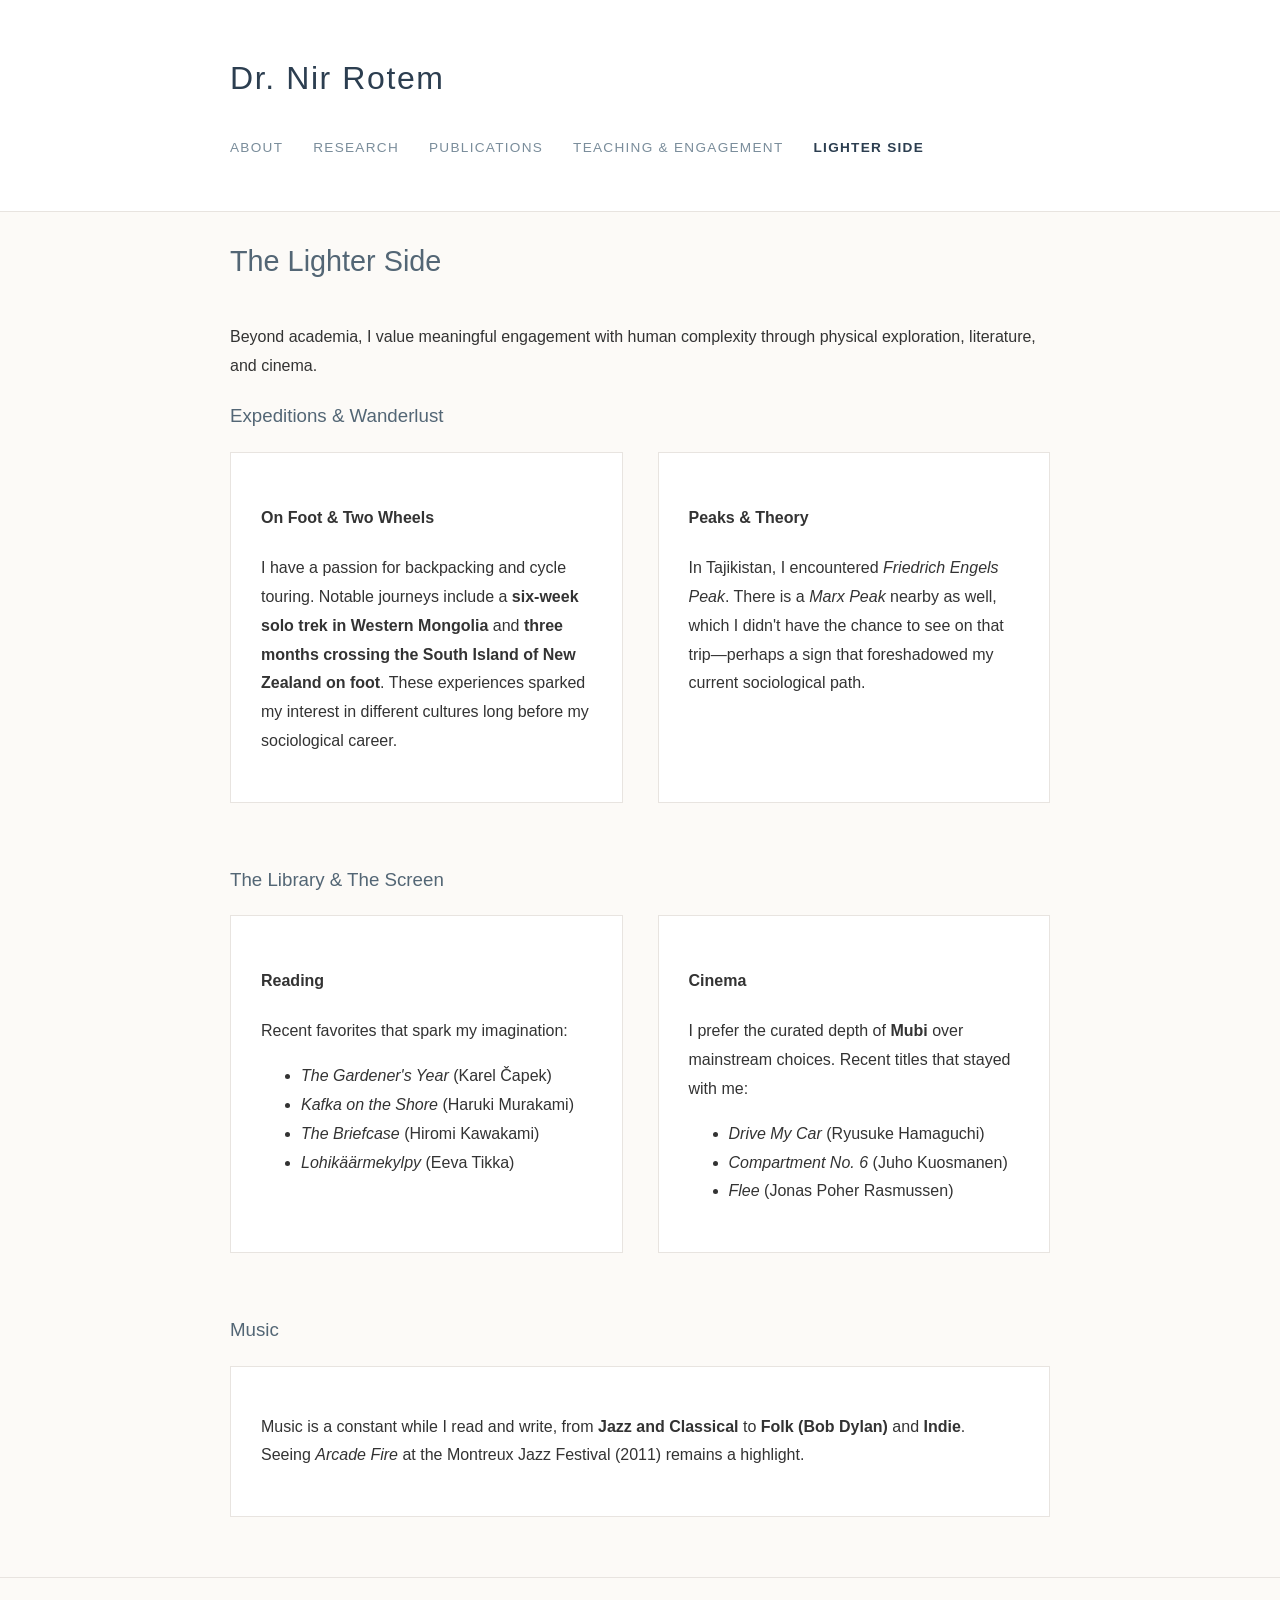
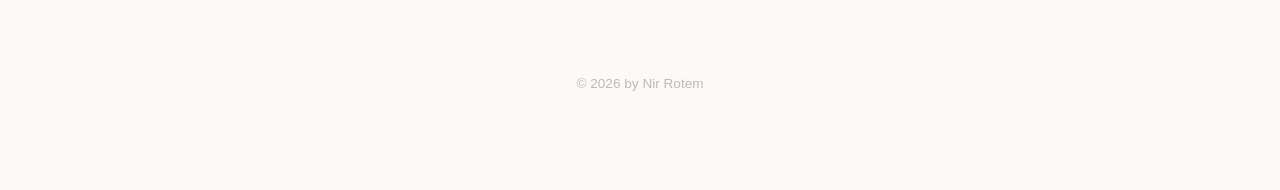
==== lighter.html @ fd0bdc83 "Add files via upload" ====
<!DOCTYPE html>
<html lang="en">
<head>
    <meta charset="UTF-8">
    <title>The Lighter Side | Dr. Nir Rotem</title>
    <link rel="stylesheet" href="style.css">
</head>
<body>
    <header>
        <div class="container">
            <h1>Dr. Nir Rotem</h1>
            <nav>
                <ul>
                    <li><a href="index.html">About</a></li>
                    <li><a href="projects.html">Research</a></li>
                    <li><a href="publications.html">Publications</a></li>
                    <li><a href="teaching.html">Teaching & Engagement</a></li>
                    <li><a href="lighter.html" class="active">Lighter Side</a></li>
                </ul>
            </nav>
        </div>
    </header>

    <main class="container">
        <h2>The Lighter Side</h2>
        <p>Beyond academia, I value meaningful engagement with human complexity through physical exploration, literature, and cinema.</p>

        <section class="lighter-section">
            <h3>Expeditions & Wanderlust</h3>
            <div class="lighter-grid">
                <div class="interest-card">
                    <h4>On Foot & Two Wheels</h4>
                    <p>I have a passion for backpacking and cycle touring. Notable journeys include a <strong>six-week solo trek in Western Mongolia</strong> and <strong>three months crossing the South Island of New Zealand on foot</strong>. These experiences sparked my interest in different cultures long before my sociological career.</p>
                </div>
                <div class="interest-card">
                    <h4>Peaks & Theory</h4>
                    <p>In Tajikistan, I encountered <em>Friedrich Engels Peak</em>. There is a <em>Marx Peak</em> nearby as well, which I didn't have the chance to see on that trip—perhaps a sign that foreshadowed my current sociological path.</p>
                </div>
            </div>
        </section>

        <section class="lighter-section">
            <h3>The Library & The Screen</h3>
            <div class="lighter-grid">
                <div class="interest-card">
                    <h4>Reading</h4>
                    <p>Recent favorites that spark my imagination:</p>
                    <ul>
                        <li><em>The Gardener's Year</em> (Karel Čapek)</li>
                        <li><em>Kafka on the Shore</em> (Haruki Murakami)</li>
                        <li><em>The Briefcase</em> (Hiromi Kawakami)</li>
                        <li><em>Lohikäärmekylpy</em> (Eeva Tikka)</li>
                    </ul>
                </div>
                <div class="interest-card">
                    <h4>Cinema</h4>
                    <p>I prefer the curated depth of <strong>Mubi</strong> over mainstream choices. Recent titles that stayed with me:</p>
                    <ul>
                        <li><em>Drive My Car</em> (Ryusuke Hamaguchi)</li>
                        <li><em>Compartment No. 6</em> (Juho Kuosmanen)</li>
                        <li><em>Flee</em> (Jonas Poher Rasmussen)</li>
                    </ul>
                </div>
            </div>
        </section>

        <section class="lighter-section">
            <h3>Music</h3>
            <div class="interest-card">
                <p>Music is a constant while I read and write, from <strong>Jazz and Classical</strong> to <strong>Folk (Bob Dylan)</strong> and <strong>Indie</strong>. Seeing <em>Arcade Fire</em> at the Montreux Jazz Festival (2011) remains a highlight.</p>
            </div>
        </section>
    </main>

    <footer>
        <div class="container">
            <p>&copy; <span id="year"></span> by Nir Rotem</p>
        </div>
    </footer>
    <script>document.getElementById("year").innerHTML = new Date().getFullYear();</script>
</body>
</html>
---- style.css ----
/* --- Scandinavian Modern Academic Theme --- */
:root {
    --bg-color: #fcfaf7;
    --text-color: #333333;
    --accent-color: #536675;
    --header-bg: #ffffff;
    --border-color: #e8e4e0;
    --link-color: #7a8d9b;
    --nav-active: #2c3e50;
    --card-bg: #ffffff;
}

* { box-sizing: border-box; }

body {
    font-family: 'Inter', 'Helvetica Neue', 'Helvetica', 'Arial', sans-serif;
    background-color: var(--bg-color);
    color: var(--text-color);
    line-height: 1.8;
    margin: 0;
    padding: 0;
    -webkit-font-smoothing: antialiased;
}

/* Global Image Constraint */
img {
    max-width: 100%;
    height: auto;
    display: block;
}

.container {
    max-width: 900px;
    margin: 0 auto;
    padding: 0 40px;
}

/* Header & Navigation */
header {
    background-color: var(--header-bg);
    border-bottom: 1px solid var(--border-color);
    padding: 50px 0;
}

header h1 {
    font-weight: 300;
    font-size: 2rem;
    margin: 0;
    letter-spacing: 0.1rem;
    color: var(--nav-active);
}

nav ul {
    list-style: none;
    padding: 0;
    margin: 25px 0 0 0;
    display: flex;
    gap: 30px;
}

nav a {
    text-decoration: none;
    color: var(--link-color);
    font-size: 0.85rem;
    text-transform: uppercase;
    letter-spacing: 0.08rem;
    transition: color 0.2s ease;
}

nav a:hover, nav a.active {
    color: var(--nav-active);
    font-weight: 600;
}

main { padding: 70px 0; }

h2, h3 { color: var(--accent-color); font-weight: 400; }
h2 { font-size: 1.8rem; margin-bottom: 35px; }

/* About Page - Layout */
.about-grid {
    display: flex;
    gap: 60px;
    align-items: flex-start;
}

.profile-side {
    flex: 0 0 260px;
    text-align: center;
}

.profile-img {
    width: 100%;
    border-radius: 4px;
    box-shadow: 0 4px 20px rgba(0,0,0,0.05);
}

.profile-info { margin-top: 20px; }
.profile-info .name { font-weight: 600; font-size: 1.2rem; margin: 0; }
.profile-info .role { font-size: 0.95rem; color: #777; margin: 8px 0; line-height: 1.4; }

.bio-content { flex: 1; }

.contact-box {
    margin-top: 50px;
    padding: 25px 0;
    border-top: 1px solid var(--border-color);
}

.social-btns {
    display: flex;
    gap: 15px;
    margin-top: 20px;
    flex-wrap: wrap;
}

/* Projects Page - THE SPLIT LAYOUT FIX */
.project-intro {
    font-style: italic;
    color: #555;
    margin-bottom: 50px;
    border-left: 4px solid var(--accent-color);
    padding-left: 25px;
    font-size: 1.05rem;
}

.project-block { margin-bottom: 80px; }

/* CRITICAL: The flex container for the card */
.project-card {
    background: var(--card-bg);
    padding: 35px;
    border: 1px solid var(--border-color);
    margin-bottom: 40px;
    display: flex; /* This forces the text and image side-by-side */
    flex-direction: row; 
    align-items: flex-start; /* Aligns both to the top */
    gap: 40px;
    width: 100%;
}

.project-text {
    flex: 2; /* Takes twice the space of the image */
}

.project-text h4 {
    margin-top: 0;
    color: var(--nav-active);
    font-size: 1.35rem;
    margin-bottom: 15px;
}

/* FIXED-SIZE IMAGE WRAPPER */
.project-image-box {
    flex: 1; /* Takes one part of the space */
    min-width: 250px; /* Ensures it doesn't get too tiny */
    max-width: 300px; /* Ensures it doesn't get too big */
    height: 200px; /* Fixed height for uniformity */
    background-color: #ffffff;
    border: 1px solid #f2f2f2;
    padding: 5px;
    display: flex;
    align-items: center;
    justify-content: center;
    overflow: hidden;
}

.project-image-box img {
    max-width: 100%;
    max-height: 100%;
    object-fit: contain; /* Prevents cropping, fits image inside the 200px box */
}

/* Lighter Side & Cards */
.lighter-section { margin-bottom: 60px; }
.lighter-grid { display: grid; grid-template-columns: 1fr 1fr; gap: 35px; }
.interest-card { background: white; padding: 30px; border: 1px solid var(--border-color); }

.btn {
    text-decoration: none;
    font-size: 0.8rem;
    color: var(--accent-color);
    border: 1px solid var(--accent-color);
    padding: 8px 18px;
    transition: all 0.3s ease;
}

.btn:hover { background-color: var(--accent-color); color: white; }

footer {
    padding: 80px 0;
    text-align: center;
    font-size: 0.85rem;
    color: #bbb;
    border-top: 1px solid var(--border-color);
}

/* MOBILE RESPONSIVE FIX */
@media (max-width: 768px) {
    .container { padding: 0 25px; }
    
    .about-grid, .lighter-grid { 
        flex-direction: column; 
        display: block; 
    }
    
    .profile-side { 
        margin-bottom: 40px; 
        width: 100%;
    }

    .project-card {
        flex-direction: column; /* Stacks vertically on mobile */
        gap: 25px;
    }

    .project-image-box {
        width: 100%;
        max-width: 100%;
        height: auto;
        min-height: 150px;
    }
}
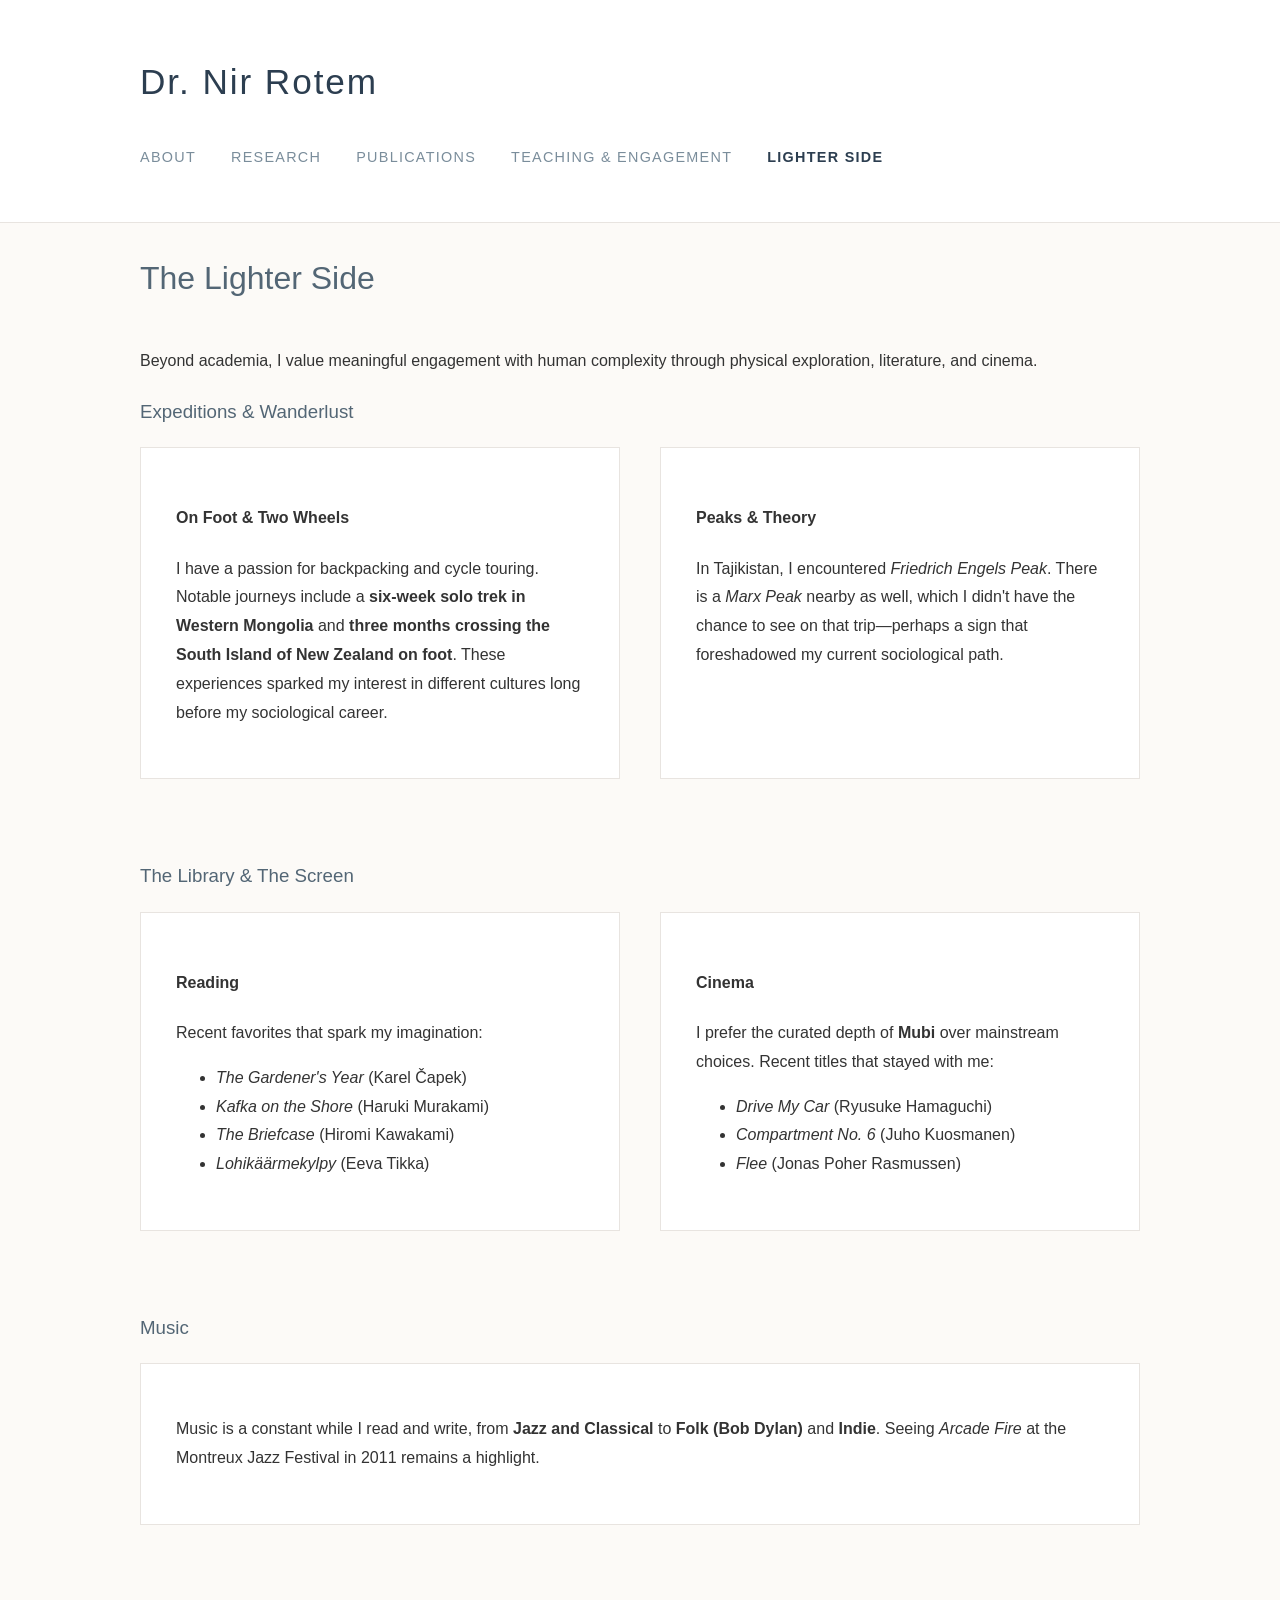
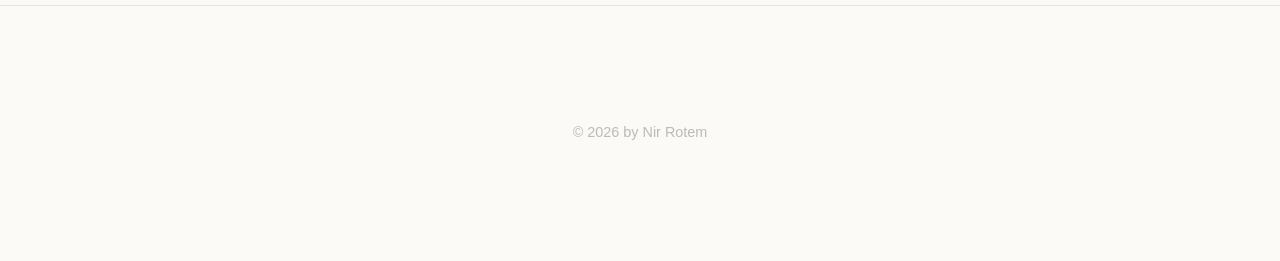
==== commit 341de569: "Add files via upload" ====
--- a/lighter.html
+++ b/lighter.html
@@ -67,7 +67,7 @@
         <section class="lighter-section">
             <h3>Music</h3>
             <div class="interest-card">
-                <p>Music is a constant while I read and write, from <strong>Jazz and Classical</strong> to <strong>Folk (Bob Dylan)</strong> and <strong>Indie</strong>. Seeing <em>Arcade Fire</em> at the Montreux Jazz Festival (2011) remains a highlight.</p>
+                <p>Music is a constant while I read and write, from <strong>Jazz and Classical</strong> to <strong>Folk (Bob Dylan)</strong> and <strong>Indie</strong>. Seeing <em>Arcade Fire</em> at the Montreux Jazz Festival in 2011 remains a highlight.</p>
             </div>
         </section>
     </main>
@@ -79,4 +79,4 @@
     </footer>
     <script>document.getElementById("year").innerHTML = new Date().getFullYear();</script>
 </body>
-</html>+</html>
--- a/style.css
+++ b/style.css
@@ -1,5 +1,5 @@
 
-/* --- Scandinavian Modern Academic Theme --- */
+/* --- Scandinavian Modern Academic Theme (Version 9) --- */
 :root {
     --bg-color: #fcfaf7;
     --text-color: #333333;
@@ -23,7 +23,6 @@
     -webkit-font-smoothing: antialiased;
 }
 
-/* Global Image Constraint */
 img {
     max-width: 100%;
     height: auto;
@@ -31,12 +30,11 @@
 }
 
 .container {
-    max-width: 900px;
+    max-width: 1100px; /* Increased by ~20% */
     margin: 0 auto;
-    padding: 0 40px;
-}
-
-/* Header & Navigation */
+    padding: 0 50px;
+}
+
 header {
     background-color: var(--header-bg);
     border-bottom: 1px solid var(--border-color);
@@ -45,24 +43,24 @@
 
 header h1 {
     font-weight: 300;
-    font-size: 2rem;
+    font-size: 2.2rem;
     margin: 0;
-    letter-spacing: 0.1rem;
+    letter-spacing: 0.12rem;
     color: var(--nav-active);
 }
 
 nav ul {
     list-style: none;
     padding: 0;
-    margin: 25px 0 0 0;
-    display: flex;
-    gap: 30px;
+    margin: 30px 0 0 0;
+    display: flex;
+    gap: 35px;
 }
 
 nav a {
     text-decoration: none;
     color: var(--link-color);
-    font-size: 0.85rem;
+    font-size: 0.9rem;
     text-transform: uppercase;
     letter-spacing: 0.08rem;
     transition: color 0.2s ease;
@@ -73,93 +71,104 @@
     font-weight: 600;
 }
 
-main { padding: 70px 0; }
+main { padding: 80px 0; }
 
 h2, h3 { color: var(--accent-color); font-weight: 400; }
-h2 { font-size: 1.8rem; margin-bottom: 35px; }
-
-/* About Page - Layout */
+h2 { font-size: 2rem; margin-bottom: 40px; }
+
+/* About Page */
 .about-grid {
     display: flex;
-    gap: 60px;
+    gap: 70px;
     align-items: flex-start;
 }
 
 .profile-side {
-    flex: 0 0 260px;
+    flex: 0 0 300px;
     text-align: center;
 }
 
 .profile-img {
     width: 100%;
     border-radius: 4px;
-    box-shadow: 0 4px 20px rgba(0,0,0,0.05);
-}
-
-.profile-info { margin-top: 20px; }
-.profile-info .name { font-weight: 600; font-size: 1.2rem; margin: 0; }
-.profile-info .role { font-size: 0.95rem; color: #777; margin: 8px 0; line-height: 1.4; }
+    box-shadow: 0 5px 25px rgba(0,0,0,0.06);
+}
+
+.profile-info { margin-top: 25px; }
+.profile-info .name { font-weight: 600; font-size: 1.3rem; margin: 0; }
+.profile-info .role { font-size: 1rem; color: #777; margin: 10px 0; line-height: 1.5; }
 
 .bio-content { flex: 1; }
 
 .contact-box {
-    margin-top: 50px;
-    padding: 25px 0;
+    margin-top: 60px;
+    padding: 30px 0;
     border-top: 1px solid var(--border-color);
 }
 
 .social-btns {
     display: flex;
-    gap: 15px;
-    margin-top: 20px;
+    gap: 20px;
+    margin-top: 25px;
     flex-wrap: wrap;
 }
 
-/* Projects Page - THE SPLIT LAYOUT FIX */
+.btn {
+    text-decoration: none;
+    font-size: 0.85rem;
+    color: var(--accent-color);
+    border: 1px solid var(--accent-color);
+    padding: 10px 22px;
+    transition: all 0.3s ease;
+}
+
+.btn:hover { background-color: var(--accent-color); color: white; }
+
+/* Projects Page - SPLIT LAYOUT */
 .project-intro {
     font-style: italic;
     color: #555;
-    margin-bottom: 50px;
-    border-left: 4px solid var(--accent-color);
-    padding-left: 25px;
-    font-size: 1.05rem;
-}
-
-.project-block { margin-bottom: 80px; }
-
-/* CRITICAL: The flex container for the card */
+    margin-bottom: 60px;
+    border-left: 5px solid var(--accent-color);
+    padding-left: 30px;
+    font-size: 1.1rem;
+    max-width: 900px;
+}
+
+.project-block { margin-bottom: 100px; }
+
 .project-card {
     background: var(--card-bg);
-    padding: 35px;
+    padding: 40px;
     border: 1px solid var(--border-color);
-    margin-bottom: 40px;
-    display: flex; /* This forces the text and image side-by-side */
+    margin-bottom: 50px;
+    display: flex; 
     flex-direction: row; 
-    align-items: flex-start; /* Aligns both to the top */
-    gap: 40px;
+    align-items: flex-start; 
+    gap: 50px;
     width: 100%;
 }
 
 .project-text {
-    flex: 2; /* Takes twice the space of the image */
+    flex: 2; 
 }
 
 .project-text h4 {
     margin-top: 0;
     color: var(--nav-active);
-    font-size: 1.35rem;
-    margin-bottom: 15px;
-}
-
-/* FIXED-SIZE IMAGE WRAPPER */
+    font-size: 1.5rem;
+    margin-bottom: 20px;
+}
+
+/* Enlarged Project Image Box */
 .project-image-box {
-    flex: 1; /* Takes one part of the space */
-    min-width: 250px; /* Ensures it doesn't get too tiny */
-    max-width: 300px; /* Ensures it doesn't get too big */
-    height: 200px; /* Fixed height for uniformity */
+    flex: 1; 
+    min-width: 320px; 
+    max-width: 380px; 
+    height: 240px; 
     background-color: #ffffff;
     border: 1px solid #f2f2f2;
-    padding: 5px;
+    padding: 8px;
     display: flex;
     align-items: center;
     justify-content: center;
@@ -169,36 +178,34 @@
 .project-image-box img {
     max-width: 100%;
     max-height: 100%;
-    object-fit: contain; /* Prevents cropping, fits image inside the 200px box */
+    object-fit: contain; 
+}
+
+/* Interests Grid */
+.interests-grid {
+    display: grid;
+    grid-template-columns: 1fr 1fr;
+    gap: 15px;
+    padding-left: 0;
+    list-style-position: inside;
 }
 
 /* Lighter Side & Cards */
-.lighter-section { margin-bottom: 60px; }
-.lighter-grid { display: grid; grid-template-columns: 1fr 1fr; gap: 35px; }
-.interest-card { background: white; padding: 30px; border: 1px solid var(--border-color); }
-
-.btn {
-    text-decoration: none;
-    font-size: 0.8rem;
-    color: var(--accent-color);
-    border: 1px solid var(--accent-color);
-    padding: 8px 18px;
-    transition: all 0.3s ease;
-}
-
-.btn:hover { background-color: var(--accent-color); color: white; }
+.lighter-section { margin-bottom: 80px; }
+.lighter-grid { display: grid; grid-template-columns: 1fr 1fr; gap: 40px; }
+.interest-card { background: white; padding: 35px; border: 1px solid var(--border-color); }
 
 footer {
-    padding: 80px 0;
+    padding: 100px 0;
     text-align: center;
-    font-size: 0.85rem;
+    font-size: 0.9rem;
     color: #bbb;
     border-top: 1px solid var(--border-color);
 }
 
-/* MOBILE RESPONSIVE FIX */
-@media (max-width: 768px) {
-    .container { padding: 0 25px; }
+/* MOBILE RESPONSIVE */
+@media (max-width: 900px) {
+    .container { padding: 0 30px; }
     
     .about-grid, .lighter-grid { 
         flex-direction: column; 
@@ -206,19 +213,19 @@
     }
     
     .profile-side { 
-        margin-bottom: 40px; 
+        margin-bottom: 50px; 
         width: 100%;
     }
 
     .project-card {
-        flex-direction: column; /* Stacks vertically on mobile */
-        gap: 25px;
+        flex-direction: column; 
+        gap: 30px;
     }
 
     .project-image-box {
         width: 100%;
         max-width: 100%;
         height: auto;
-        min-height: 150px;
-    }
-}
+        min-height: 200px;
+    }
+}
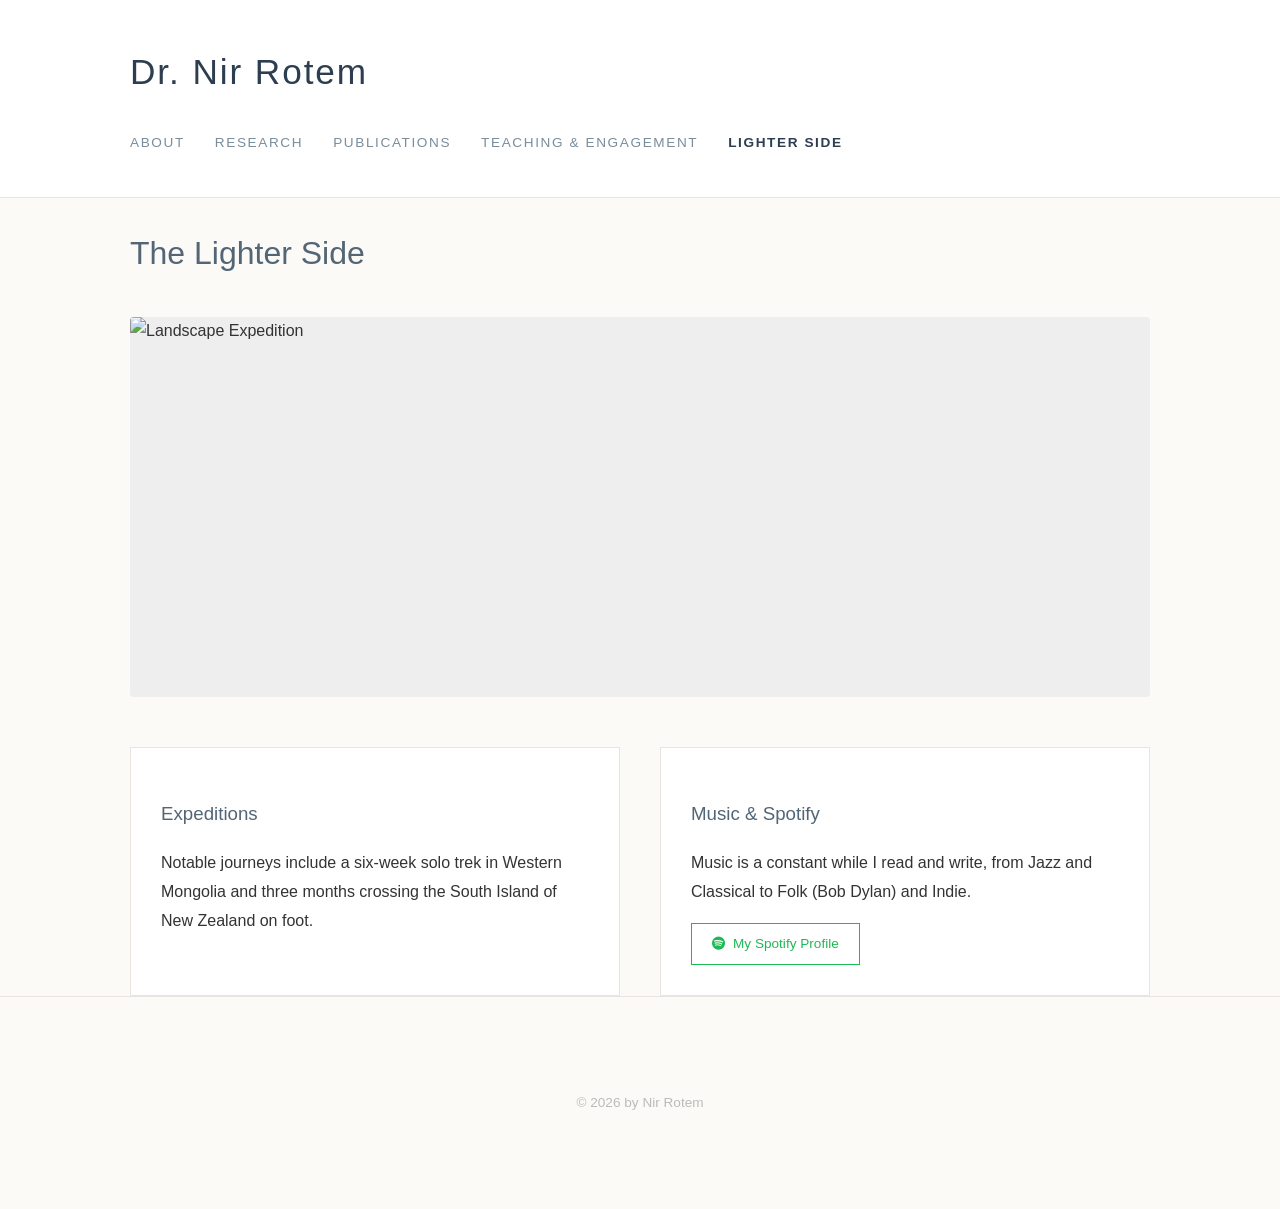
==== commit 248c271d: "Add files via upload" ====
--- a/lighter.html
+++ b/lighter.html
@@ -2,79 +2,44 @@
 <html lang="en">
 <head>
     <meta charset="UTF-8">
-    <title>The Lighter Side | Dr. Nir Rotem</title>
+    <meta name="viewport" content="width=device-width, initial-scale=1.0">
+    <title>Dr. Nir Rotem | Lighter Side</title>
     <link rel="stylesheet" href="style.css">
+    <link rel="stylesheet" href="https://cdnjs.cloudflare.com/ajax/libs/font-awesome/6.0.0/css/all.min.css">
 </head>
 <body>
     <header>
         <div class="container">
             <h1>Dr. Nir Rotem</h1>
             <nav>
-                <ul>
-                    <li><a href="index.html">About</a></li>
-                    <li><a href="projects.html">Research</a></li>
-                    <li><a href="publications.html">Publications</a></li>
-                    <li><a href="teaching.html">Teaching & Engagement</a></li>
-                    <li><a href="lighter.html" class="active">Lighter Side</a></li>
-                </ul>
+                <ul><li><a href="index.html" >About</a></li><li><a href="projects.html" >Research</a></li><li><a href="publications.html" >Publications</a></li><li><a href="teaching.html" >Teaching & Engagement</a></li><li><a href="lighter.html" class="active">Lighter Side</a></li></ul>
             </nav>
         </div>
     </header>
+    <main class="container">
+        
+<h2>The Lighter Side</h2>
+<div class="landscape-hero">
+    <img src="images/landscape.jpg" alt="Landscape Expedition">
+</div>
+<div class="lighter-grid">
+    <div class="interest-card">
+        <h3>Expeditions</h3>
+        <p>Notable journeys include a six-week solo trek in Western Mongolia and three months crossing the South Island of New Zealand on foot.</p>
+    </div>
+    <div class="interest-card">
+        <h3>Music & Spotify</h3>
+        <p>Music is a constant while I read and write, from Jazz and Classical to Folk (Bob Dylan) and Indie.</p>
+        <a href="https://open.spotify.com/user/nirotem?si=ed7b586c76174ee7" class="btn btn-spotify" target="_blank">
+            <i class="fab fa-spotify"></i> My Spotify Profile
+        </a>
+    </div>
+</div>
 
-    <main class="container">
-        <h2>The Lighter Side</h2>
-        <p>Beyond academia, I value meaningful engagement with human complexity through physical exploration, literature, and cinema.</p>
-
-        <section class="lighter-section">
-            <h3>Expeditions & Wanderlust</h3>
-            <div class="lighter-grid">
-                <div class="interest-card">
-                    <h4>On Foot & Two Wheels</h4>
-                    <p>I have a passion for backpacking and cycle touring. Notable journeys include a <strong>six-week solo trek in Western Mongolia</strong> and <strong>three months crossing the South Island of New Zealand on foot</strong>. These experiences sparked my interest in different cultures long before my sociological career.</p>
-                </div>
-                <div class="interest-card">
-                    <h4>Peaks & Theory</h4>
-                    <p>In Tajikistan, I encountered <em>Friedrich Engels Peak</em>. There is a <em>Marx Peak</em> nearby as well, which I didn't have the chance to see on that trip—perhaps a sign that foreshadowed my current sociological path.</p>
-                </div>
-            </div>
-        </section>
-
-        <section class="lighter-section">
-            <h3>The Library & The Screen</h3>
-            <div class="lighter-grid">
-                <div class="interest-card">
-                    <h4>Reading</h4>
-                    <p>Recent favorites that spark my imagination:</p>
-                    <ul>
-                        <li><em>The Gardener's Year</em> (Karel Čapek)</li>
-                        <li><em>Kafka on the Shore</em> (Haruki Murakami)</li>
-                        <li><em>The Briefcase</em> (Hiromi Kawakami)</li>
-                        <li><em>Lohikäärmekylpy</em> (Eeva Tikka)</li>
-                    </ul>
-                </div>
-                <div class="interest-card">
-                    <h4>Cinema</h4>
-                    <p>I prefer the curated depth of <strong>Mubi</strong> over mainstream choices. Recent titles that stayed with me:</p>
-                    <ul>
-                        <li><em>Drive My Car</em> (Ryusuke Hamaguchi)</li>
-                        <li><em>Compartment No. 6</em> (Juho Kuosmanen)</li>
-                        <li><em>Flee</em> (Jonas Poher Rasmussen)</li>
-                    </ul>
-                </div>
-            </div>
-        </section>
-
-        <section class="lighter-section">
-            <h3>Music</h3>
-            <div class="interest-card">
-                <p>Music is a constant while I read and write, from <strong>Jazz and Classical</strong> to <strong>Folk (Bob Dylan)</strong> and <strong>Indie</strong>. Seeing <em>Arcade Fire</em> at the Montreux Jazz Festival in 2011 remains a highlight.</p>
-            </div>
-        </section>
     </main>
-
     <footer>
         <div class="container">
-            <p>&copy; <span id="year"></span> by Nir Rotem</p>
+            <p>© <span id="year"></span> by Nir Rotem</p>
         </div>
     </footer>
     <script>document.getElementById("year").innerHTML = new Date().getFullYear();</script>
--- a/style.css
+++ b/style.css
@@ -1,5 +1,4 @@
 
-/* --- Scandinavian Modern Academic Theme (Version 9) --- */
 :root {
     --bg-color: #fcfaf7;
     --text-color: #333333;
@@ -14,7 +13,7 @@
 * { box-sizing: border-box; }
 
 body {
-    font-family: 'Inter', 'Helvetica Neue', 'Helvetica', 'Arial', sans-serif;
+    font-family: 'Inter', -apple-system, BlinkMacSystemFont, 'Segoe UI', Roboto, Helvetica, Arial, sans-serif;
     background-color: var(--bg-color);
     color: var(--text-color);
     line-height: 1.8;
@@ -23,22 +22,18 @@
     -webkit-font-smoothing: antialiased;
 }
 
-img {
-    max-width: 100%;
-    height: auto;
-    display: block;
-}
+img { max-width: 100%; height: auto; display: block; }
 
 .container {
-    max-width: 1100px; /* Increased by ~20% */
+    max-width: 1100px;
     margin: 0 auto;
-    padding: 0 50px;
+    padding: 0 40px;
 }
 
 header {
     background-color: var(--header-bg);
     border-bottom: 1px solid var(--border-color);
-    padding: 50px 0;
+    padding: 40px 0;
 }
 
 header h1 {
@@ -52,17 +47,18 @@
 nav ul {
     list-style: none;
     padding: 0;
-    margin: 30px 0 0 0;
+    margin: 25px 0 0 0;
     display: flex;
-    gap: 35px;
+    gap: 30px;
+    flex-wrap: wrap;
 }
 
 nav a {
     text-decoration: none;
     color: var(--link-color);
-    font-size: 0.9rem;
+    font-size: 0.85rem;
     text-transform: uppercase;
-    letter-spacing: 0.08rem;
+    letter-spacing: 0.1rem;
     transition: color 0.2s ease;
 }
 
@@ -71,161 +67,87 @@
     font-weight: 600;
 }
 
-main { padding: 80px 0; }
+main { padding: 60px 0; }
 
 h2, h3 { color: var(--accent-color); font-weight: 400; }
-h2 { font-size: 2rem; margin-bottom: 40px; }
+h2 { font-size: 2rem; margin-bottom: 35px; }
 
-/* About Page */
-.about-grid {
+/* Grid Layouts */
+.about-grid { display: flex; gap: 60px; align-items: flex-start; }
+.profile-side { flex: 0 0 280px; text-align: center; }
+.profile-img { width: 100%; border-radius: 4px; box-shadow: 0 4px 20px rgba(0,0,0,0.05); }
+.bio-content { flex: 1; }
+
+.project-card {
+    background: var(--card-bg);
+    padding: 35px;
+    border: 1px solid var(--border-color);
+    margin-bottom: 40px;
     display: flex;
-    gap: 70px;
-    align-items: flex-start;
+    gap: 40px;
 }
 
-.profile-side {
-    flex: 0 0 300px;
-    text-align: center;
+.project-text { flex: 1.8; }
+.project-image-box {
+    flex: 1;
+    min-width: 280px;
+    max-width: 380px;
+    height: 240px;
+    background-color: #ffffff;
+    border: 1px solid #f2f2f2;
+    padding: 5px;
+    display: flex;
+    align-items: center;
+    justify-content: center;
+    overflow: hidden;
 }
+.project-image-box img { max-width: 100%; max-height: 100%; object-fit: contain; }
 
-.profile-img {
+/* Lighter Side Hero */
+.landscape-hero {
     width: 100%;
+    height: 380px;
+    background-color: #eee;
+    margin-bottom: 50px;
+    overflow: hidden;
     border-radius: 4px;
-    box-shadow: 0 5px 25px rgba(0,0,0,0.06);
 }
+.landscape-hero img { width: 100%; height: 100%; object-fit: cover; }
 
-.profile-info { margin-top: 25px; }
-.profile-info .name { font-weight: 600; font-size: 1.3rem; margin: 0; }
-.profile-info .role { font-size: 1rem; color: #777; margin: 10px 0; line-height: 1.5; }
+.lighter-grid { display: grid; grid-template-columns: 1fr 1fr; gap: 40px; }
+.interest-card { background: white; padding: 30px; border: 1px solid var(--border-color); }
 
-.bio-content { flex: 1; }
-
-.contact-box {
-    margin-top: 60px;
-    padding: 30px 0;
-    border-top: 1px solid var(--border-color);
-}
-
-.social-btns {
-    display: flex;
-    gap: 20px;
-    margin-top: 25px;
-    flex-wrap: wrap;
-}
-
+/* Buttons */
 .btn {
     text-decoration: none;
     font-size: 0.85rem;
     color: var(--accent-color);
     border: 1px solid var(--accent-color);
-    padding: 10px 22px;
+    padding: 8px 20px;
     transition: all 0.3s ease;
+    display: inline-flex;
+    align-items: center;
+    gap: 8px;
+}
+.btn:hover { background-color: var(--accent-color); color: white; }
+.btn-spotify { border-color: #1DB954; color: #1DB954; }
+.btn-spotify:hover { background-color: #1DB954; color: white; }
+
+/* BibBase Cleanup */
+.bibbase_paper a[title="Open"], 
+.bibbase_paper a i.fa-external-link-alt { 
+    display: none !important; 
 }
 
-.btn:hover { background-color: var(--accent-color); color: white; }
+footer { padding: 80px 0; text-align: center; font-size: 0.85rem; color: #bbb; border-top: 1px solid var(--border-color); }
 
-/* Projects Page - SPLIT LAYOUT */
-.project-intro {
-    font-style: italic;
-    color: #555;
-    margin-bottom: 60px;
-    border-left: 5px solid var(--accent-color);
-    padding-left: 30px;
-    font-size: 1.1rem;
-    max-width: 900px;
+/* RESPONSIVE */
+@media (max-width: 900px) {
+    .container { padding: 0 20px; }
+    .about-grid, .project-card, .lighter-grid { flex-direction: column; display: block; }
+    .profile-side { margin-bottom: 40px; width: 100%; }
+    .project-image-box { width: 100%; max-width: 100%; height: auto; min-height: 200px; margin-top: 20px; }
+    .interest-card { margin-bottom: 20px; }
+    .landscape-hero { height: 220px; }
+    header h1 { font-size: 1.8rem; }
 }
-
-.project-block { margin-bottom: 100px; }
-
-.project-card {
-    background: var(--card-bg);
-    padding: 40px;
-    border: 1px solid var(--border-color);
-    margin-bottom: 50px;
-    display: flex; 
-    flex-direction: row; 
-    align-items: flex-start; 
-    gap: 50px;
-    width: 100%;
-}
-
-.project-text {
-    flex: 2; 
-}
-
-.project-text h4 {
-    margin-top: 0;
-    color: var(--nav-active);
-    font-size: 1.5rem;
-    margin-bottom: 20px;
-}
-
-/* Enlarged Project Image Box */
-.project-image-box {
-    flex: 1; 
-    min-width: 320px; 
-    max-width: 380px; 
-    height: 240px; 
-    background-color: #ffffff;
-    border: 1px solid #f2f2f2;
-    padding: 8px;
-    display: flex;
-    align-items: center;
-    justify-content: center;
-    overflow: hidden;
-}
-
-.project-image-box img {
-    max-width: 100%;
-    max-height: 100%;
-    object-fit: contain; 
-}
-
-/* Interests Grid */
-.interests-grid {
-    display: grid;
-    grid-template-columns: 1fr 1fr;
-    gap: 15px;
-    padding-left: 0;
-    list-style-position: inside;
-}
-
-/* Lighter Side & Cards */
-.lighter-section { margin-bottom: 80px; }
-.lighter-grid { display: grid; grid-template-columns: 1fr 1fr; gap: 40px; }
-.interest-card { background: white; padding: 35px; border: 1px solid var(--border-color); }
-
-footer {
-    padding: 100px 0;
-    text-align: center;
-    font-size: 0.9rem;
-    color: #bbb;
-    border-top: 1px solid var(--border-color);
-}
-
-/* MOBILE RESPONSIVE */
-@media (max-width: 900px) {
-    .container { padding: 0 30px; }
-    
-    .about-grid, .lighter-grid { 
-        flex-direction: column; 
-        display: block; 
-    }
-    
-    .profile-side { 
-        margin-bottom: 50px; 
-        width: 100%;
-    }
-
-    .project-card {
-        flex-direction: column; 
-        gap: 30px;
-    }
-
-    .project-image-box {
-        width: 100%;
-        max-width: 100%;
-        height: auto;
-        min-height: 200px;
-    }
-}
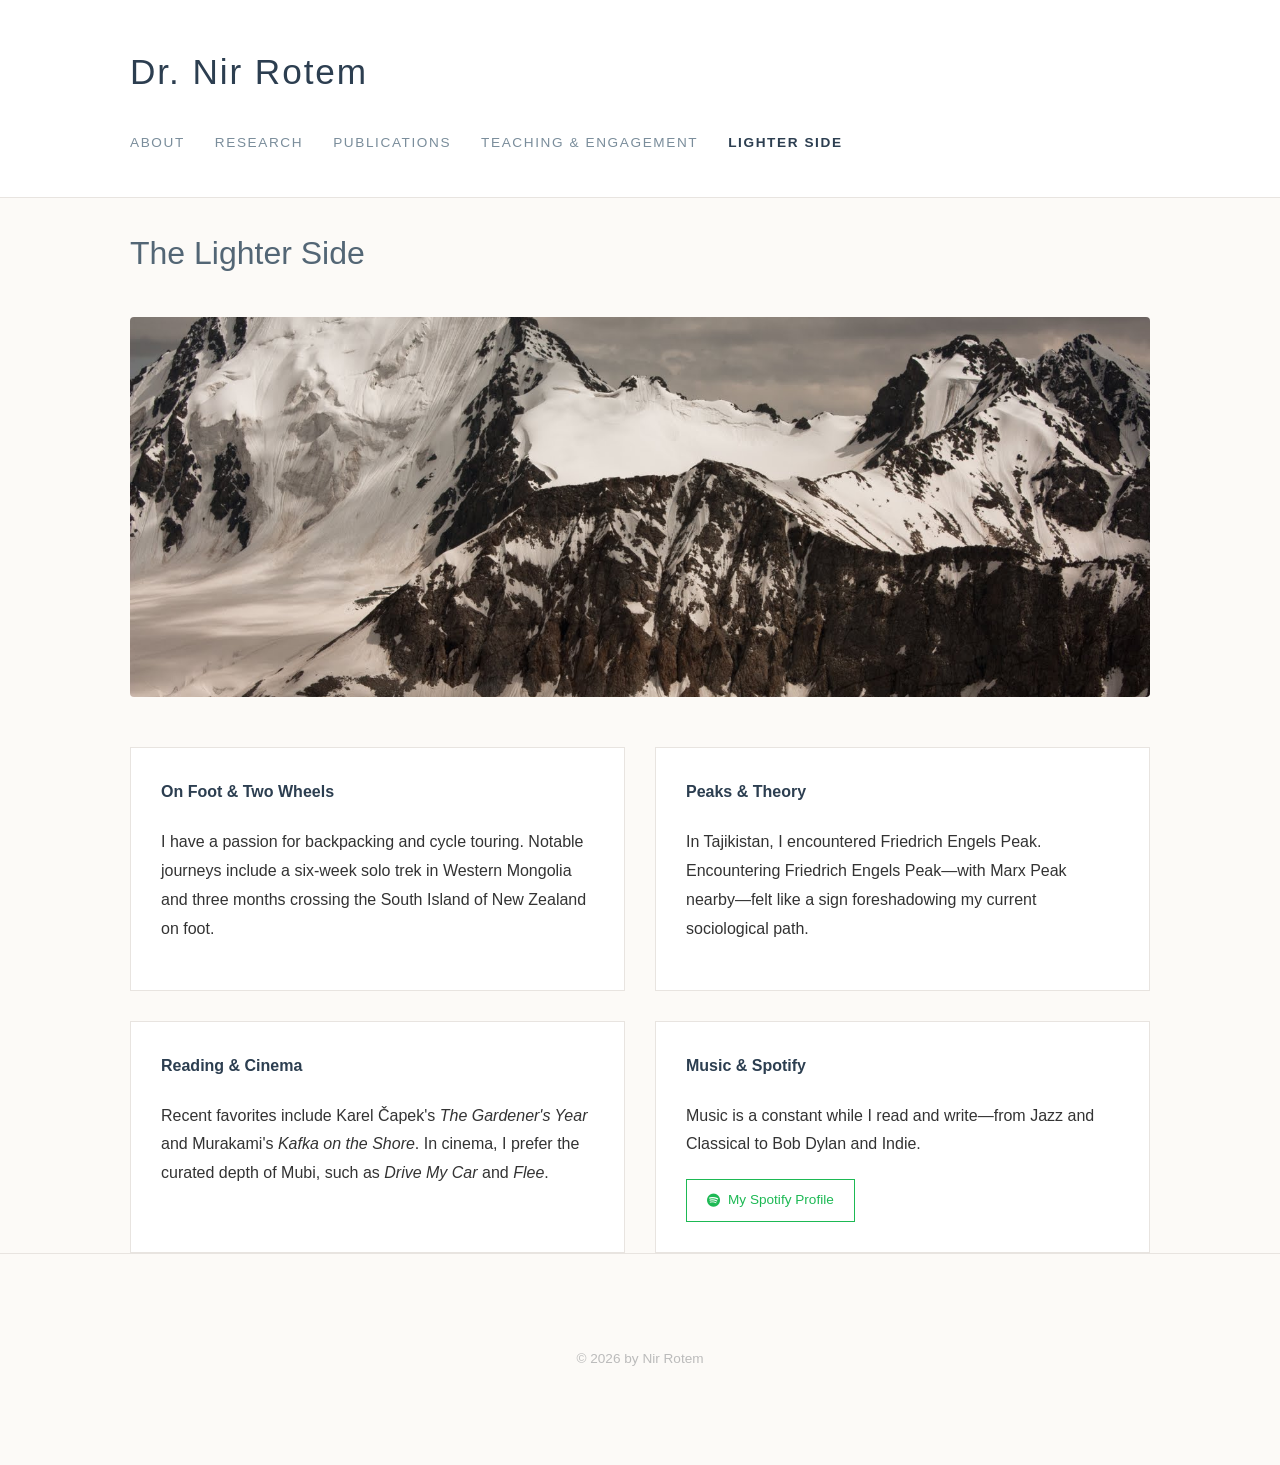
==== commit 8868165f: "Add files via upload" ====
--- a/lighter.html
+++ b/lighter.html
@@ -3,7 +3,7 @@
 <head>
     <meta charset="UTF-8">
     <meta name="viewport" content="width=device-width, initial-scale=1.0">
-    <title>Dr. Nir Rotem | Lighter Side</title>
+    <title>Dr. Nir Rotem | Lighter</title>
     <link rel="stylesheet" href="style.css">
     <link rel="stylesheet" href="https://cdnjs.cloudflare.com/ajax/libs/font-awesome/6.0.0/css/all.min.css">
 </head>
@@ -17,31 +17,43 @@
         </div>
     </header>
     <main class="container">
-        
 <h2>The Lighter Side</h2>
 <div class="landscape-hero">
-    <img src="images/landscape.jpg" alt="Landscape Expedition">
+    <img src="images/landscape.jpg" alt="Landscape Landscape">
 </div>
+
 <div class="lighter-grid">
     <div class="interest-card">
-        <h3>Expeditions</h3>
-        <p>Notable journeys include a six-week solo trek in Western Mongolia and three months crossing the South Island of New Zealand on foot.</p>
+        <h4>On Foot & Two Wheels</h4>
+        <p>I have a passion for backpacking and cycle touring. Notable journeys include a six-week solo trek in Western Mongolia and three months crossing the South Island of New Zealand on foot.</p>
     </div>
+    
     <div class="interest-card">
-        <h3>Music & Spotify</h3>
-        <p>Music is a constant while I read and write, from Jazz and Classical to Folk (Bob Dylan) and Indie.</p>
-        <a href="https://open.spotify.com/user/nirotem?si=ed7b586c76174ee7" class="btn btn-spotify" target="_blank">
-            <i class="fab fa-spotify"></i> My Spotify Profile
-        </a>
+        <h4>Peaks & Theory</h4>
+        <p>In Tajikistan, I encountered Friedrich Engels Peak. Encountering Friedrich Engels Peak—with Marx Peak nearby—felt like a sign foreshadowing my current sociological path.</p>
+    </div>
+
+    <div class="interest-card">
+        <h4>Reading & Cinema</h4>
+        <p>Recent favorites include Karel Čapek's <i>The Gardener's Year</i> and Murakami's <i>Kafka on the Shore</i>. In cinema, I prefer the curated depth of Mubi, such as <i>Drive My Car</i> and <i>Flee</i>.</p>
+    </div>
+
+    <div class="interest-card">
+        <h4>Music & Spotify</h4>
+        <p>Music is a constant while I read and write—from Jazz and Classical to Bob Dylan and Indie.</p>
+        <div style="margin-top: 20px;">
+            <a href="https://open.spotify.com/user/nirotem?si=ed7b586c76174ee7" class="btn btn-spotify" target="_blank">
+                <i class="fab fa-spotify"></i> My Spotify Profile
+            </a>
+        </div>
     </div>
 </div>
-
     </main>
     <footer>
         <div class="container">
-            <p>© <span id="year"></span> by Nir Rotem</p>
+            <p>&copy; <span id="year"></span> by Nir Rotem</p>
         </div>
     </footer>
     <script>document.getElementById("year").innerHTML = new Date().getFullYear();</script>
 </body>
-</html>
+</html>
--- a/style.css
+++ b/style.css
@@ -1,4 +1,5 @@
 
+/* --- Scandinavian Modern Academic Theme (Version 11) --- */
 :root {
     --bg-color: #fcfaf7;
     --text-color: #333333;
@@ -11,6 +12,8 @@
 }
 
 * { box-sizing: border-box; }
+
+html { -webkit-text-size-adjust: 100%; }
 
 body {
     font-family: 'Inter', -apple-system, BlinkMacSystemFont, 'Segoe UI', Roboto, Helvetica, Arial, sans-serif;
@@ -72,7 +75,7 @@
 h2, h3 { color: var(--accent-color); font-weight: 400; }
 h2 { font-size: 2rem; margin-bottom: 35px; }
 
-/* Grid Layouts */
+/* Grid for About and Projects */
 .about-grid { display: flex; gap: 60px; align-items: flex-start; }
 .profile-side { flex: 0 0 280px; text-align: center; }
 .profile-img { width: 100%; border-radius: 4px; box-shadow: 0 4px 20px rgba(0,0,0,0.05); }
@@ -84,10 +87,14 @@
     border: 1px solid var(--border-color);
     margin-bottom: 40px;
     display: flex;
+    flex-direction: row;
+    align-items: flex-start;
     gap: 40px;
 }
 
 .project-text { flex: 1.8; }
+.project-text h4 { margin-top: 0; color: var(--nav-active); font-size: 1.4rem; margin-bottom: 15px; }
+
 .project-image-box {
     flex: 1;
     min-width: 280px;
@@ -103,19 +110,27 @@
 }
 .project-image-box img { max-width: 100%; max-height: 100%; object-fit: contain; }
 
-/* Lighter Side Hero */
+/* Lighter Side Styles */
 .landscape-hero {
     width: 100%;
     height: 380px;
-    background-color: #eee;
     margin-bottom: 50px;
     overflow: hidden;
     border-radius: 4px;
 }
 .landscape-hero img { width: 100%; height: 100%; object-fit: cover; }
 
-.lighter-grid { display: grid; grid-template-columns: 1fr 1fr; gap: 40px; }
-.interest-card { background: white; padding: 30px; border: 1px solid var(--border-color); }
+.lighter-grid {
+    display: grid;
+    grid-template-columns: 1fr 1fr;
+    gap: 30px;
+}
+.interest-card {
+    background: white;
+    padding: 30px;
+    border: 1px solid var(--border-color);
+}
+.interest-card h4 { margin-top: 0; color: var(--nav-active); }
 
 /* Buttons */
 .btn {
@@ -133,21 +148,16 @@
 .btn-spotify { border-color: #1DB954; color: #1DB954; }
 .btn-spotify:hover { background-color: #1DB954; color: white; }
 
-/* BibBase Cleanup */
-.bibbase_paper a[title="Open"], 
-.bibbase_paper a i.fa-external-link-alt { 
-    display: none !important; 
-}
+/* BibBase Fix */
+.bibbase_paper a[title="Open"], .bibbase_paper i.fa-external-link-alt { display: none !important; }
 
 footer { padding: 80px 0; text-align: center; font-size: 0.85rem; color: #bbb; border-top: 1px solid var(--border-color); }
 
-/* RESPONSIVE */
 @media (max-width: 900px) {
-    .container { padding: 0 20px; }
+    .container { padding: 0 25px; }
     .about-grid, .project-card, .lighter-grid { flex-direction: column; display: block; }
     .profile-side { margin-bottom: 40px; width: 100%; }
     .project-image-box { width: 100%; max-width: 100%; height: auto; min-height: 200px; margin-top: 20px; }
     .interest-card { margin-bottom: 20px; }
     .landscape-hero { height: 220px; }
-    header h1 { font-size: 1.8rem; }
 }
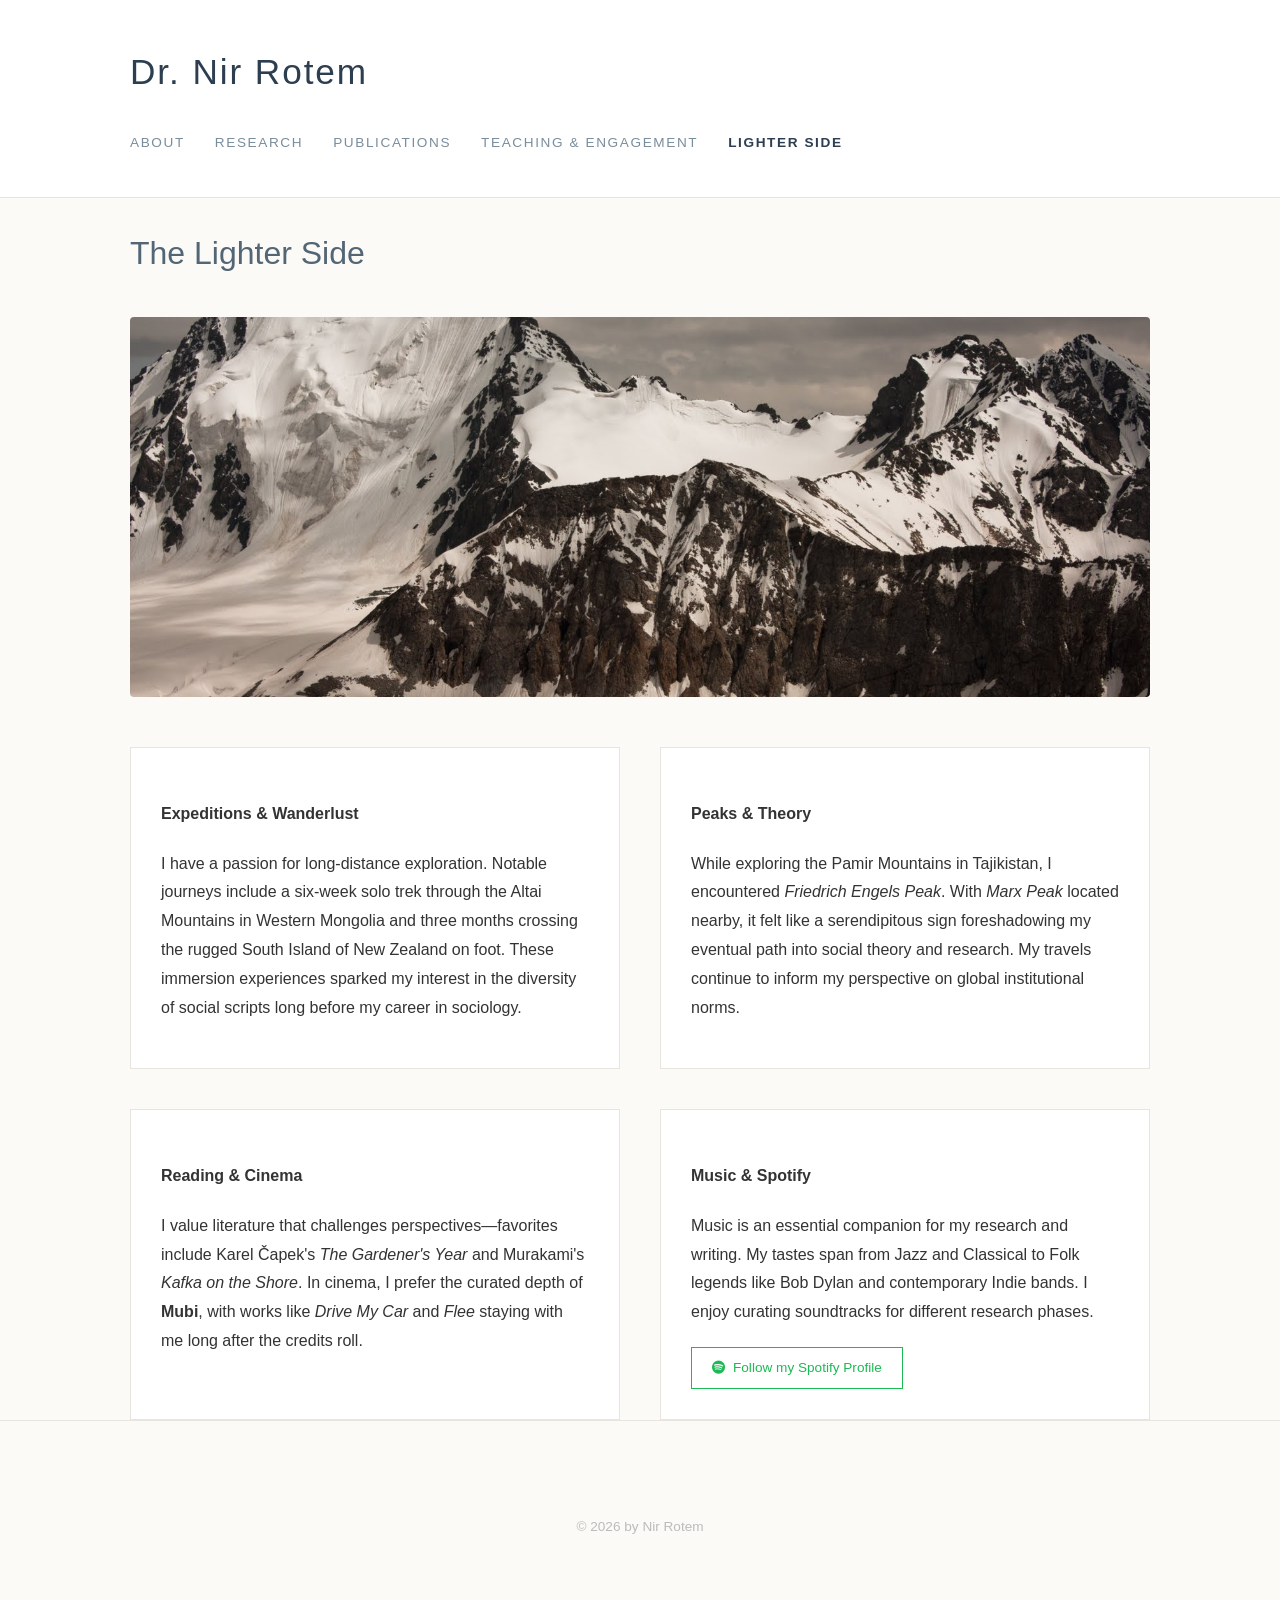
==== commit 56073f7e: "Add files via upload" ====
--- a/lighter.html
+++ b/lighter.html
@@ -3,7 +3,7 @@
 <head>
     <meta charset="UTF-8">
     <meta name="viewport" content="width=device-width, initial-scale=1.0">
-    <title>Dr. Nir Rotem | Lighter</title>
+    <title>Dr. Nir Rotem | Lighter Side</title>
     <link rel="stylesheet" href="style.css">
     <link rel="stylesheet" href="https://cdnjs.cloudflare.com/ajax/libs/font-awesome/6.0.0/css/all.min.css">
 </head>
@@ -11,47 +11,42 @@
     <header>
         <div class="container">
             <h1>Dr. Nir Rotem</h1>
-            <nav>
-                <ul><li><a href="index.html" >About</a></li><li><a href="projects.html" >Research</a></li><li><a href="publications.html" >Publications</a></li><li><a href="teaching.html" >Teaching & Engagement</a></li><li><a href="lighter.html" class="active">Lighter Side</a></li></ul>
-            </nav>
+            <nav><ul><li><a href="index.html" >About</a></li><li><a href="projects.html" >Research</a></li><li><a href="publications.html" >Publications</a></li><li><a href="teaching.html" >Teaching & Engagement</a></li><li><a href="lighter.html" class="active">Lighter Side</a></li></ul></nav>
         </div>
     </header>
     <main class="container">
 <h2>The Lighter Side</h2>
-<div class="landscape-hero">
-    <img src="images/landscape.jpg" alt="Landscape Landscape">
-</div>
+<div class="landscape-hero"><img src="images/landscape.jpg" alt="Expedition Landscape"></div>
 
 <div class="lighter-grid">
     <div class="interest-card">
-        <h4>On Foot & Two Wheels</h4>
-        <p>I have a passion for backpacking and cycle touring. Notable journeys include a six-week solo trek in Western Mongolia and three months crossing the South Island of New Zealand on foot.</p>
+        <h4>Expeditions & Wanderlust</h4>
+        <p>I have a passion for long-distance exploration. Notable journeys include a six-week solo trek through the Altai Mountains in Western Mongolia and three months crossing the rugged South Island of New Zealand on foot. These immersion experiences sparked my interest in the diversity of social scripts long before my career in sociology.</p>
     </div>
     
     <div class="interest-card">
         <h4>Peaks & Theory</h4>
-        <p>In Tajikistan, I encountered Friedrich Engels Peak. Encountering Friedrich Engels Peak—with Marx Peak nearby—felt like a sign foreshadowing my current sociological path.</p>
+        <p>While exploring the Pamir Mountains in Tajikistan, I encountered <i>Friedrich Engels Peak</i>. With <i>Marx Peak</i> located nearby, it felt like a serendipitous sign foreshadowing my eventual path into social theory and research. My travels continue to inform my perspective on global institutional norms.</p>
     </div>
 
     <div class="interest-card">
         <h4>Reading & Cinema</h4>
-        <p>Recent favorites include Karel Čapek's <i>The Gardener's Year</i> and Murakami's <i>Kafka on the Shore</i>. In cinema, I prefer the curated depth of Mubi, such as <i>Drive My Car</i> and <i>Flee</i>.</p>
+        <p>I value literature that challenges perspectives—favorites include Karel Čapek's <i>The Gardener's Year</i> and Murakami's <i>Kafka on the Shore</i>. In cinema, I prefer the curated depth of <b>Mubi</b>, with works like <i>Drive My Car</i> and <i>Flee</i> staying with me long after the credits roll.</p>
     </div>
 
     <div class="interest-card">
         <h4>Music & Spotify</h4>
-        <p>Music is a constant while I read and write—from Jazz and Classical to Bob Dylan and Indie.</p>
+        <p>Music is an essential companion for my research and writing. My tastes span from Jazz and Classical to Folk legends like Bob Dylan and contemporary Indie bands. I enjoy curating soundtracks for different research phases.</p>
         <div style="margin-top: 20px;">
             <a href="https://open.spotify.com/user/nirotem?si=ed7b586c76174ee7" class="btn btn-spotify" target="_blank">
-                <i class="fab fa-spotify"></i> My Spotify Profile
+                <i class="fab fa-spotify"></i> Follow my Spotify Profile
             </a>
         </div>
     </div>
-</div>
-    </main>
+</div></main>
     <footer>
         <div class="container">
-            <p>&copy; <span id="year"></span> by Nir Rotem</p>
+            <p>© <span id="year"></span> by Nir Rotem</p>
         </div>
     </footer>
     <script>document.getElementById("year").innerHTML = new Date().getFullYear();</script>
--- a/style.css
+++ b/style.css
@@ -1,5 +1,4 @@
 
-/* --- Scandinavian Modern Academic Theme (Version 11) --- */
 :root {
     --bg-color: #fcfaf7;
     --text-color: #333333;
@@ -75,10 +74,13 @@
 h2, h3 { color: var(--accent-color); font-weight: 400; }
 h2 { font-size: 2rem; margin-bottom: 35px; }
 
-/* Grid for About and Projects */
 .about-grid { display: flex; gap: 60px; align-items: flex-start; }
 .profile-side { flex: 0 0 280px; text-align: center; }
 .profile-img { width: 100%; border-radius: 4px; box-shadow: 0 4px 20px rgba(0,0,0,0.05); }
+.profile-info { margin-top: 20px; }
+.profile-info .name { font-weight: 600; font-size: 1.25rem; margin: 0; }
+.profile-info .role { font-size: 1rem; color: #777; margin: 8px 0; line-height: 1.4; }
+
 .bio-content { flex: 1; }
 
 .project-card {
@@ -110,29 +112,19 @@
 }
 .project-image-box img { max-width: 100%; max-height: 100%; object-fit: contain; }
 
-/* Lighter Side Styles */
 .landscape-hero {
     width: 100%;
     height: 380px;
+    background-color: #eee;
     margin-bottom: 50px;
     overflow: hidden;
     border-radius: 4px;
 }
 .landscape-hero img { width: 100%; height: 100%; object-fit: cover; }
 
-.lighter-grid {
-    display: grid;
-    grid-template-columns: 1fr 1fr;
-    gap: 30px;
-}
-.interest-card {
-    background: white;
-    padding: 30px;
-    border: 1px solid var(--border-color);
-}
-.interest-card h4 { margin-top: 0; color: var(--nav-active); }
+.lighter-grid { display: grid; grid-template-columns: 1fr 1fr; gap: 40px; }
+.interest-card { background: white; padding: 30px; border: 1px solid var(--border-color); height: 100%; }
 
-/* Buttons */
 .btn {
     text-decoration: none;
     font-size: 0.85rem;
@@ -146,9 +138,8 @@
 }
 .btn:hover { background-color: var(--accent-color); color: white; }
 .btn-spotify { border-color: #1DB954; color: #1DB954; }
-.btn-spotify:hover { background-color: #1DB954; color: white; }
+.btn-spotify:hover { background-color: #1DB954; color: white; border-color: #1DB954; }
 
-/* BibBase Fix */
 .bibbase_paper a[title="Open"], .bibbase_paper i.fa-external-link-alt { display: none !important; }
 
 footer { padding: 80px 0; text-align: center; font-size: 0.85rem; color: #bbb; border-top: 1px solid var(--border-color); }
@@ -160,4 +151,5 @@
     .project-image-box { width: 100%; max-width: 100%; height: auto; min-height: 200px; margin-top: 20px; }
     .interest-card { margin-bottom: 20px; }
     .landscape-hero { height: 220px; }
+    header h1 { font-size: 1.8rem; }
 }
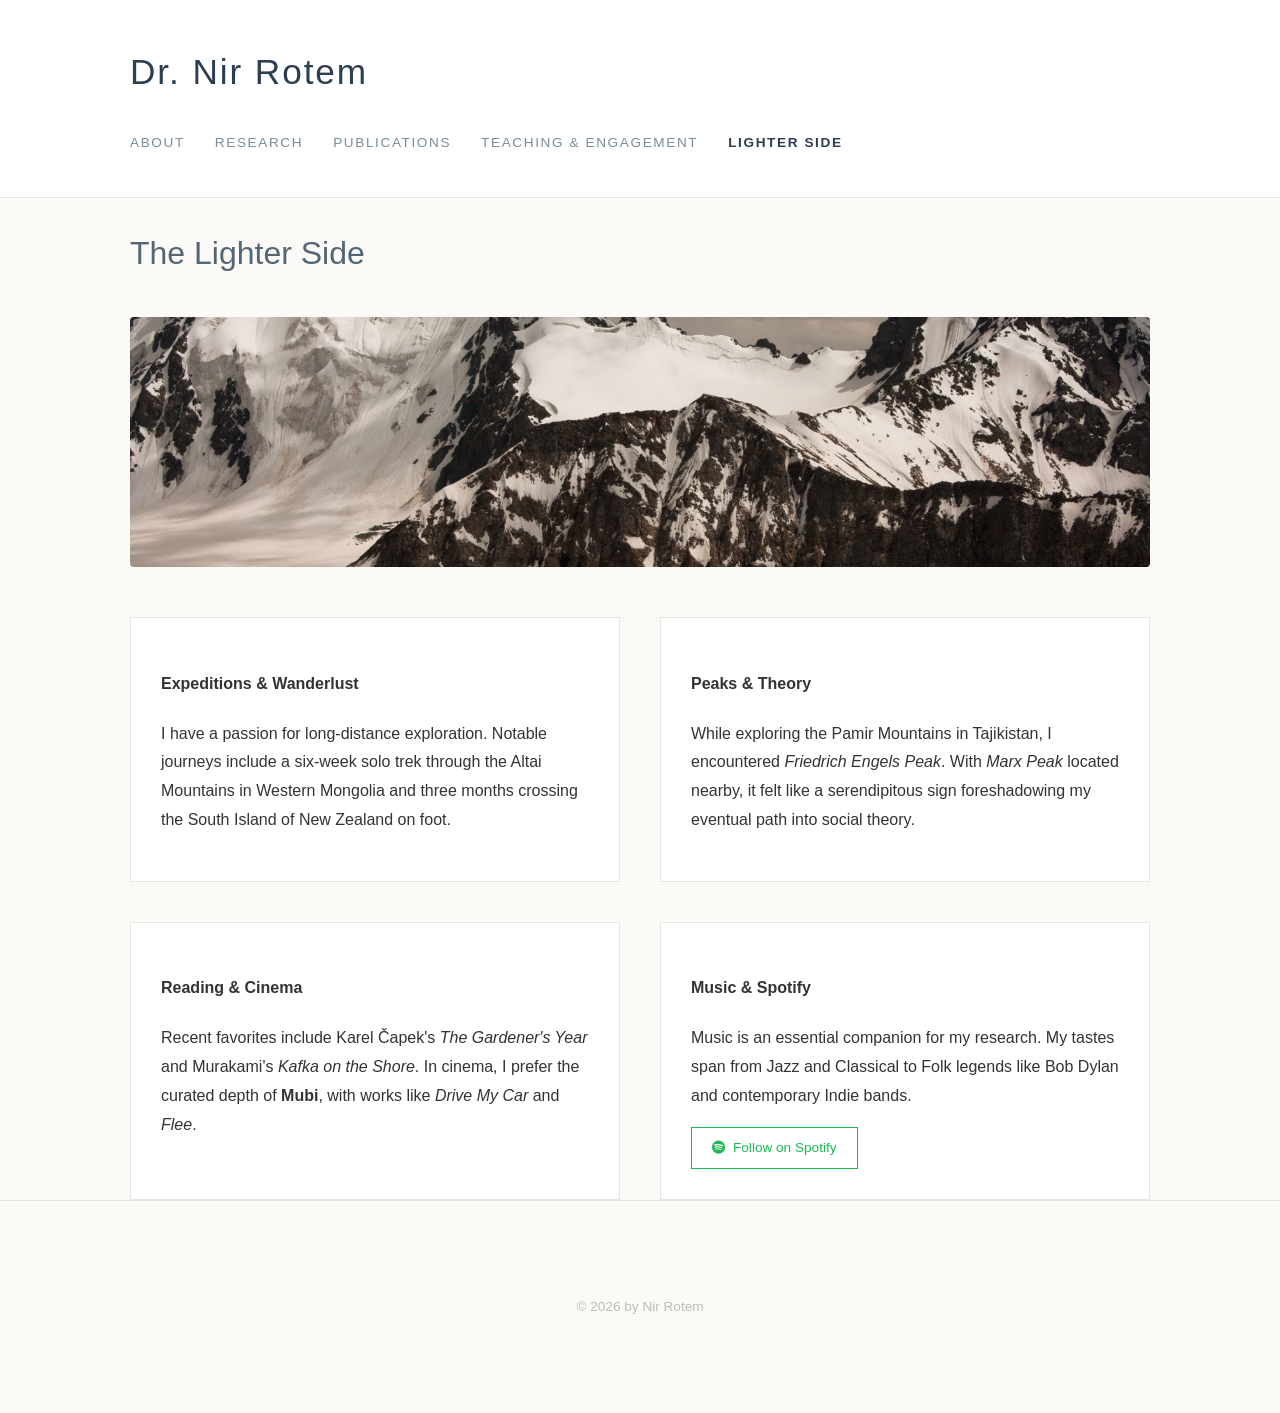
==== commit 0cf1cd73: "Add files via upload" ====
--- a/lighter.html
+++ b/lighter.html
@@ -3,7 +3,7 @@
 <head>
     <meta charset="UTF-8">
     <meta name="viewport" content="width=device-width, initial-scale=1.0">
-    <title>Dr. Nir Rotem | Lighter Side</title>
+    <title>Dr. Nir Rotem | Lighter</title>
     <link rel="stylesheet" href="style.css">
     <link rel="stylesheet" href="https://cdnjs.cloudflare.com/ajax/libs/font-awesome/6.0.0/css/all.min.css">
 </head>
@@ -11,35 +11,39 @@
     <header>
         <div class="container">
             <h1>Dr. Nir Rotem</h1>
-            <nav><ul><li><a href="index.html" >About</a></li><li><a href="projects.html" >Research</a></li><li><a href="publications.html" >Publications</a></li><li><a href="teaching.html" >Teaching & Engagement</a></li><li><a href="lighter.html" class="active">Lighter Side</a></li></ul></nav>
+            <nav>
+                <ul><li><a href="index.html" >About</a></li><li><a href="projects.html" >Research</a></li><li><a href="publications.html" >Publications</a></li><li><a href="teaching.html" >Teaching & Engagement</a></li><li><a href="lighter.html" class="active">Lighter Side</a></li></ul>
+            </nav>
         </div>
     </header>
     <main class="container">
 <h2>The Lighter Side</h2>
-<div class="landscape-hero"><img src="images/landscape.jpg" alt="Expedition Landscape"></div>
+<div class="landscape-hero">
+    <img src="images/landscape.jpg" alt="Expedition Landscape">
+</div>
 
 <div class="lighter-grid">
     <div class="interest-card">
         <h4>Expeditions & Wanderlust</h4>
-        <p>I have a passion for long-distance exploration. Notable journeys include a six-week solo trek through the Altai Mountains in Western Mongolia and three months crossing the rugged South Island of New Zealand on foot. These immersion experiences sparked my interest in the diversity of social scripts long before my career in sociology.</p>
+        <p>I have a passion for long-distance exploration. Notable journeys include a six-week solo trek through the Altai Mountains in Western Mongolia and three months crossing the South Island of New Zealand on foot.</p>
     </div>
     
     <div class="interest-card">
         <h4>Peaks & Theory</h4>
-        <p>While exploring the Pamir Mountains in Tajikistan, I encountered <i>Friedrich Engels Peak</i>. With <i>Marx Peak</i> located nearby, it felt like a serendipitous sign foreshadowing my eventual path into social theory and research. My travels continue to inform my perspective on global institutional norms.</p>
+        <p>While exploring the Pamir Mountains in Tajikistan, I encountered <i>Friedrich Engels Peak</i>. With <i>Marx Peak</i> located nearby, it felt like a serendipitous sign foreshadowing my eventual path into social theory.</p>
     </div>
 
     <div class="interest-card">
         <h4>Reading & Cinema</h4>
-        <p>I value literature that challenges perspectives—favorites include Karel Čapek's <i>The Gardener's Year</i> and Murakami's <i>Kafka on the Shore</i>. In cinema, I prefer the curated depth of <b>Mubi</b>, with works like <i>Drive My Car</i> and <i>Flee</i> staying with me long after the credits roll.</p>
+        <p>Recent favorites include Karel Čapek's <i>The Gardener's Year</i> and Murakami's <i>Kafka on the Shore</i>. In cinema, I prefer the curated depth of <b>Mubi</b>, with works like <i>Drive My Car</i> and <i>Flee</i>.</p>
     </div>
 
     <div class="interest-card">
         <h4>Music & Spotify</h4>
-        <p>Music is an essential companion for my research and writing. My tastes span from Jazz and Classical to Folk legends like Bob Dylan and contemporary Indie bands. I enjoy curating soundtracks for different research phases.</p>
-        <div style="margin-top: 20px;">
+        <p>Music is an essential companion for my research. My tastes span from Jazz and Classical to Folk legends like Bob Dylan and contemporary Indie bands.</p>
+        <div style="margin-top: 15px;">
             <a href="https://open.spotify.com/user/nirotem?si=ed7b586c76174ee7" class="btn btn-spotify" target="_blank">
-                <i class="fab fa-spotify"></i> Follow my Spotify Profile
+                <i class="fab fa-spotify"></i> Follow on Spotify
             </a>
         </div>
     </div>
--- a/style.css
+++ b/style.css
@@ -1,4 +1,5 @@
 
+/* --- Scandinavian Modern Academic Theme (Version 14) --- */
 :root {
     --bg-color: #fcfaf7;
     --text-color: #333333;
@@ -74,6 +75,7 @@
 h2, h3 { color: var(--accent-color); font-weight: 400; }
 h2 { font-size: 2rem; margin-bottom: 35px; }
 
+/* Grid for About and Projects */
 .about-grid { display: flex; gap: 60px; align-items: flex-start; }
 .profile-side { flex: 0 0 280px; text-align: center; }
 .profile-img { width: 100%; border-radius: 4px; box-shadow: 0 4px 20px rgba(0,0,0,0.05); }
@@ -82,6 +84,23 @@
 .profile-info .role { font-size: 1rem; color: #777; margin: 8px 0; line-height: 1.4; }
 
 .bio-content { flex: 1; }
+
+/* Research Interests Boxes */
+.interests-grid {
+    display: grid;
+    grid-template-columns: repeat(auto-fill, minmax(200px, 1fr));
+    gap: 12px;
+    margin-top: 20px;
+}
+.interest-box {
+    background: #fff;
+    border: 1px solid var(--border-color);
+    padding: 12px 18px;
+    font-size: 0.88rem;
+    text-align: center;
+    color: var(--accent-color);
+    border-radius: 2px;
+}
 
 .project-card {
     background: var(--card-bg);
@@ -112,9 +131,10 @@
 }
 .project-image-box img { max-width: 100%; max-height: 100%; object-fit: contain; }
 
+/* Lighter Side Hero - Narrowed per request */
 .landscape-hero {
     width: 100%;
-    height: 380px;
+    height: 250px; /* Reduced from 380px/350px */
     background-color: #eee;
     margin-bottom: 50px;
     overflow: hidden;
@@ -125,6 +145,7 @@
 .lighter-grid { display: grid; grid-template-columns: 1fr 1fr; gap: 40px; }
 .interest-card { background: white; padding: 30px; border: 1px solid var(--border-color); height: 100%; }
 
+/* Buttons */
 .btn {
     text-decoration: none;
     font-size: 0.85rem;
@@ -138,8 +159,9 @@
 }
 .btn:hover { background-color: var(--accent-color); color: white; }
 .btn-spotify { border-color: #1DB954; color: #1DB954; }
-.btn-spotify:hover { background-color: #1DB954; color: white; border-color: #1DB954; }
+.btn-spotify:hover { background-color: #1DB954; color: white; }
 
+/* BibBase Cleanup */
 .bibbase_paper a[title="Open"], .bibbase_paper i.fa-external-link-alt { display: none !important; }
 
 footer { padding: 80px 0; text-align: center; font-size: 0.85rem; color: #bbb; border-top: 1px solid var(--border-color); }
@@ -150,6 +172,6 @@
     .profile-side { margin-bottom: 40px; width: 100%; }
     .project-image-box { width: 100%; max-width: 100%; height: auto; min-height: 200px; margin-top: 20px; }
     .interest-card { margin-bottom: 20px; }
-    .landscape-hero { height: 220px; }
+    .landscape-hero { height: 180px; }
     header h1 { font-size: 1.8rem; }
 }
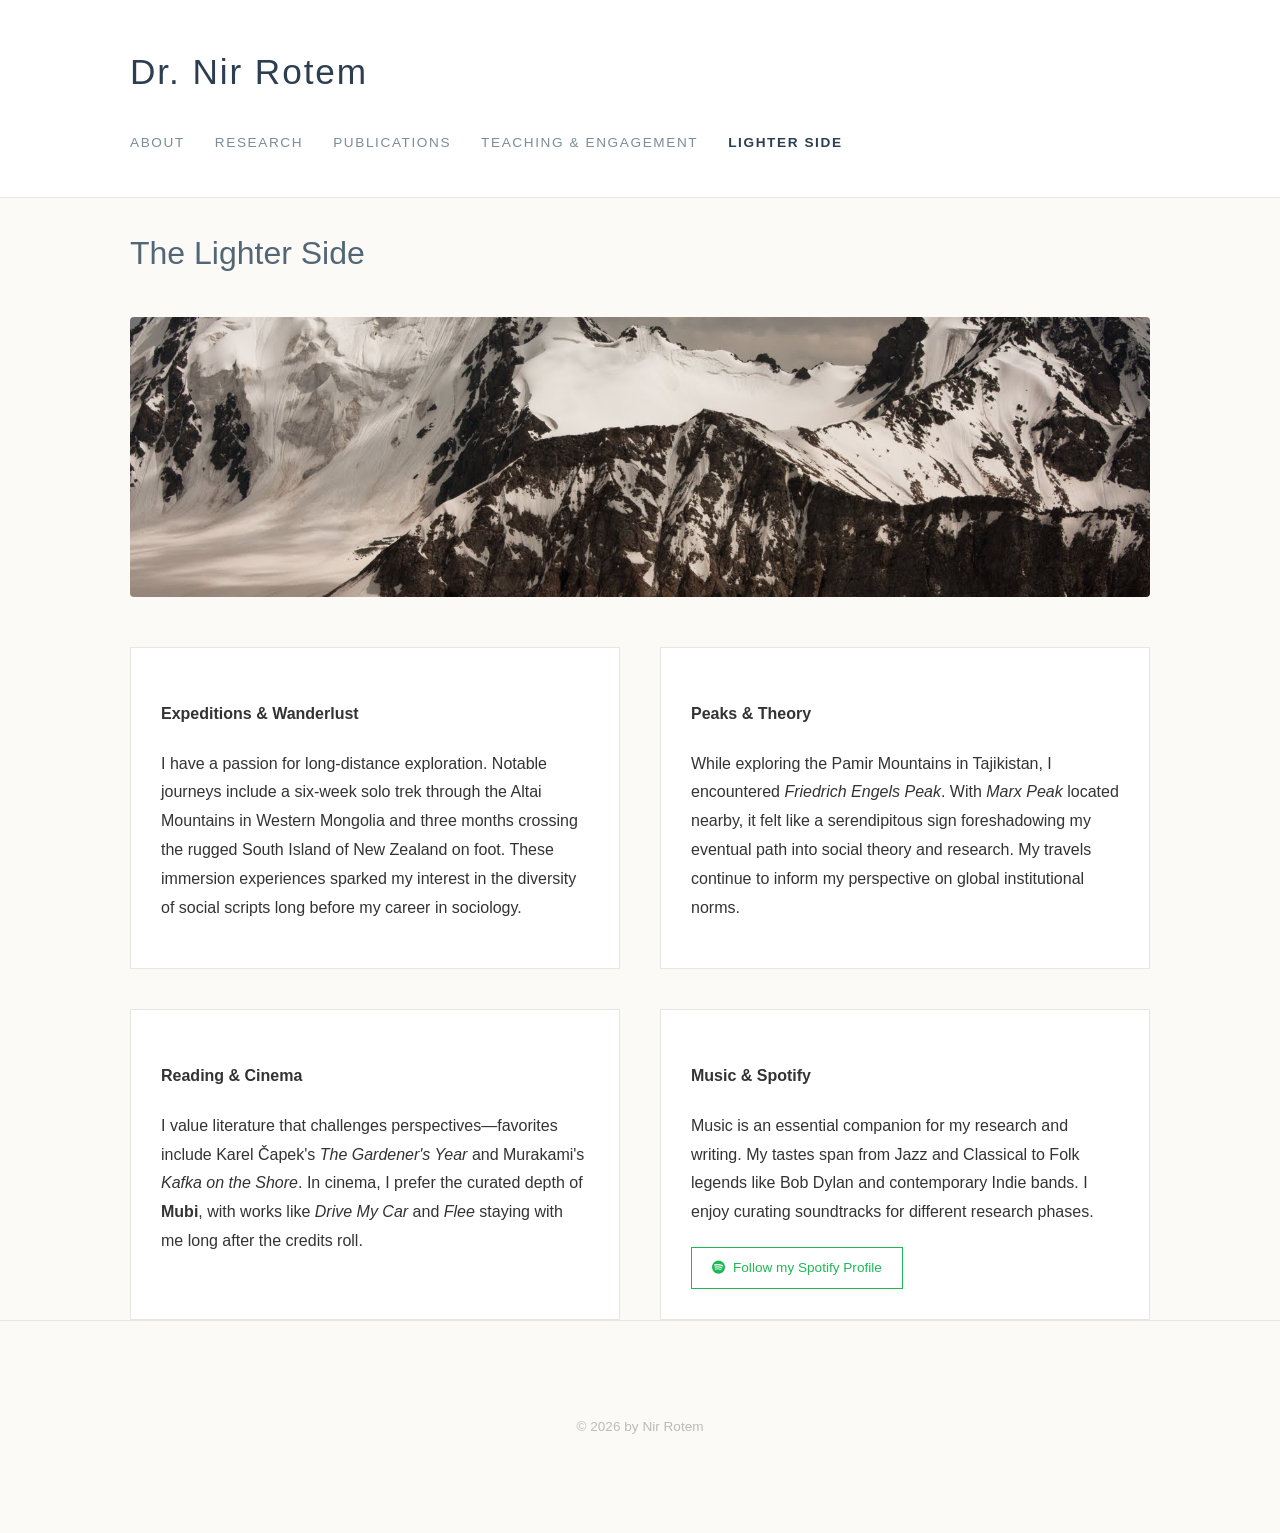
==== commit 8a774ca6: "Add files via upload" ====
--- a/lighter.html
+++ b/lighter.html
@@ -3,7 +3,7 @@
 <head>
     <meta charset="UTF-8">
     <meta name="viewport" content="width=device-width, initial-scale=1.0">
-    <title>Dr. Nir Rotem | Lighter</title>
+    <title>Dr. Nir Rotem | Lighter Side</title>
     <link rel="stylesheet" href="style.css">
     <link rel="stylesheet" href="https://cdnjs.cloudflare.com/ajax/libs/font-awesome/6.0.0/css/all.min.css">
 </head>
@@ -11,43 +11,40 @@
     <header>
         <div class="container">
             <h1>Dr. Nir Rotem</h1>
-            <nav>
-                <ul><li><a href="index.html" >About</a></li><li><a href="projects.html" >Research</a></li><li><a href="publications.html" >Publications</a></li><li><a href="teaching.html" >Teaching & Engagement</a></li><li><a href="lighter.html" class="active">Lighter Side</a></li></ul>
-            </nav>
+            <nav><ul><li><a href="index.html" >About</a></li><li><a href="projects.html" >Research</a></li><li><a href="publications.html" >Publications</a></li><li><a href="teaching.html" >Teaching & Engagement</a></li><li><a href="lighter.html" class="active">Lighter Side</a></li></ul></nav>
         </div>
     </header>
     <main class="container">
 <h2>The Lighter Side</h2>
-<div class="landscape-hero">
-    <img src="images/landscape.jpg" alt="Expedition Landscape">
-</div>
+<div class="landscape-hero"><img src="images/landscape.jpg" alt="Expedition Landscape"></div>
 
 <div class="lighter-grid">
     <div class="interest-card">
         <h4>Expeditions & Wanderlust</h4>
-        <p>I have a passion for long-distance exploration. Notable journeys include a six-week solo trek through the Altai Mountains in Western Mongolia and three months crossing the South Island of New Zealand on foot.</p>
+        <p>I have a passion for long-distance exploration. Notable journeys include a six-week solo trek through the Altai Mountains in Western Mongolia and three months crossing the rugged South Island of New Zealand on foot. These immersion experiences sparked my interest in the diversity of social scripts long before my career in sociology.</p>
     </div>
     
     <div class="interest-card">
         <h4>Peaks & Theory</h4>
-        <p>While exploring the Pamir Mountains in Tajikistan, I encountered <i>Friedrich Engels Peak</i>. With <i>Marx Peak</i> located nearby, it felt like a serendipitous sign foreshadowing my eventual path into social theory.</p>
+        <p>While exploring the Pamir Mountains in Tajikistan, I encountered <i>Friedrich Engels Peak</i>. With <i>Marx Peak</i> located nearby, it felt like a serendipitous sign foreshadowing my eventual path into social theory and research. My travels continue to inform my perspective on global institutional norms.</p>
     </div>
 
     <div class="interest-card">
         <h4>Reading & Cinema</h4>
-        <p>Recent favorites include Karel Čapek's <i>The Gardener's Year</i> and Murakami's <i>Kafka on the Shore</i>. In cinema, I prefer the curated depth of <b>Mubi</b>, with works like <i>Drive My Car</i> and <i>Flee</i>.</p>
+        <p>I value literature that challenges perspectives—favorites include Karel Čapek's <i>The Gardener's Year</i> and Murakami's <i>Kafka on the Shore</i>. In cinema, I prefer the curated depth of <b>Mubi</b>, with works like <i>Drive My Car</i> and <i>Flee</i> staying with me long after the credits roll.</p>
     </div>
 
     <div class="interest-card">
         <h4>Music & Spotify</h4>
-        <p>Music is an essential companion for my research. My tastes span from Jazz and Classical to Folk legends like Bob Dylan and contemporary Indie bands.</p>
-        <div style="margin-top: 15px;">
+        <p>Music is an essential companion for my research and writing. My tastes span from Jazz and Classical to Folk legends like Bob Dylan and contemporary Indie bands. I enjoy curating soundtracks for different research phases.</p>
+        <div style="margin-top: 20px;">
             <a href="https://open.spotify.com/user/nirotem?si=ed7b586c76174ee7" class="btn btn-spotify" target="_blank">
-                <i class="fab fa-spotify"></i> Follow on Spotify
+                <i class="fab fa-spotify"></i> Follow my Spotify Profile
             </a>
         </div>
     </div>
-</div></main>
+</div>
+    </main>
     <footer>
         <div class="container">
             <p>© <span id="year"></span> by Nir Rotem</p>
--- a/style.css
+++ b/style.css
@@ -1,5 +1,4 @@
 
-/* --- Scandinavian Modern Academic Theme (Version 14) --- */
 :root {
     --bg-color: #fcfaf7;
     --text-color: #333333;
@@ -75,20 +74,16 @@
 h2, h3 { color: var(--accent-color); font-weight: 400; }
 h2 { font-size: 2rem; margin-bottom: 35px; }
 
-/* Grid for About and Projects */
+/* Grid Layouts */
 .about-grid { display: flex; gap: 60px; align-items: flex-start; }
 .profile-side { flex: 0 0 280px; text-align: center; }
 .profile-img { width: 100%; border-radius: 4px; box-shadow: 0 4px 20px rgba(0,0,0,0.05); }
-.profile-info { margin-top: 20px; }
-.profile-info .name { font-weight: 600; font-size: 1.25rem; margin: 0; }
-.profile-info .role { font-size: 1rem; color: #777; margin: 8px 0; line-height: 1.4; }
-
 .bio-content { flex: 1; }
 
-/* Research Interests Boxes */
+/* Interests Boxes */
 .interests-grid {
     display: grid;
-    grid-template-columns: repeat(auto-fill, minmax(200px, 1fr));
+    grid-template-columns: repeat(auto-fill, minmax(220px, 1fr));
     gap: 12px;
     margin-top: 20px;
 }
@@ -96,12 +91,14 @@
     background: #fff;
     border: 1px solid var(--border-color);
     padding: 12px 18px;
-    font-size: 0.88rem;
+    font-size: 0.9rem;
     text-align: center;
     color: var(--accent-color);
     border-radius: 2px;
 }
 
+/* Projects */
+.project-intro { font-style: italic; color: #555; margin-bottom: 50px; border-left: 4px solid var(--accent-color); padding-left: 25px; font-size: 1.1rem; }
 .project-card {
     background: var(--card-bg);
     padding: 35px;
@@ -131,10 +128,10 @@
 }
 .project-image-box img { max-width: 100%; max-height: 100%; object-fit: contain; }
 
-/* Lighter Side Hero - Narrowed per request */
+/* Lighter Side Hero - Narrower */
 .landscape-hero {
     width: 100%;
-    height: 250px; /* Reduced from 380px/350px */
+    height: 280px; 
     background-color: #eee;
     margin-bottom: 50px;
     overflow: hidden;
@@ -145,7 +142,6 @@
 .lighter-grid { display: grid; grid-template-columns: 1fr 1fr; gap: 40px; }
 .interest-card { background: white; padding: 30px; border: 1px solid var(--border-color); height: 100%; }
 
-/* Buttons */
 .btn {
     text-decoration: none;
     font-size: 0.85rem;
@@ -161,7 +157,7 @@
 .btn-spotify { border-color: #1DB954; color: #1DB954; }
 .btn-spotify:hover { background-color: #1DB954; color: white; }
 
-/* BibBase Cleanup */
+/* BibBase Fixes */
 .bibbase_paper a[title="Open"], .bibbase_paper i.fa-external-link-alt { display: none !important; }
 
 footer { padding: 80px 0; text-align: center; font-size: 0.85rem; color: #bbb; border-top: 1px solid var(--border-color); }
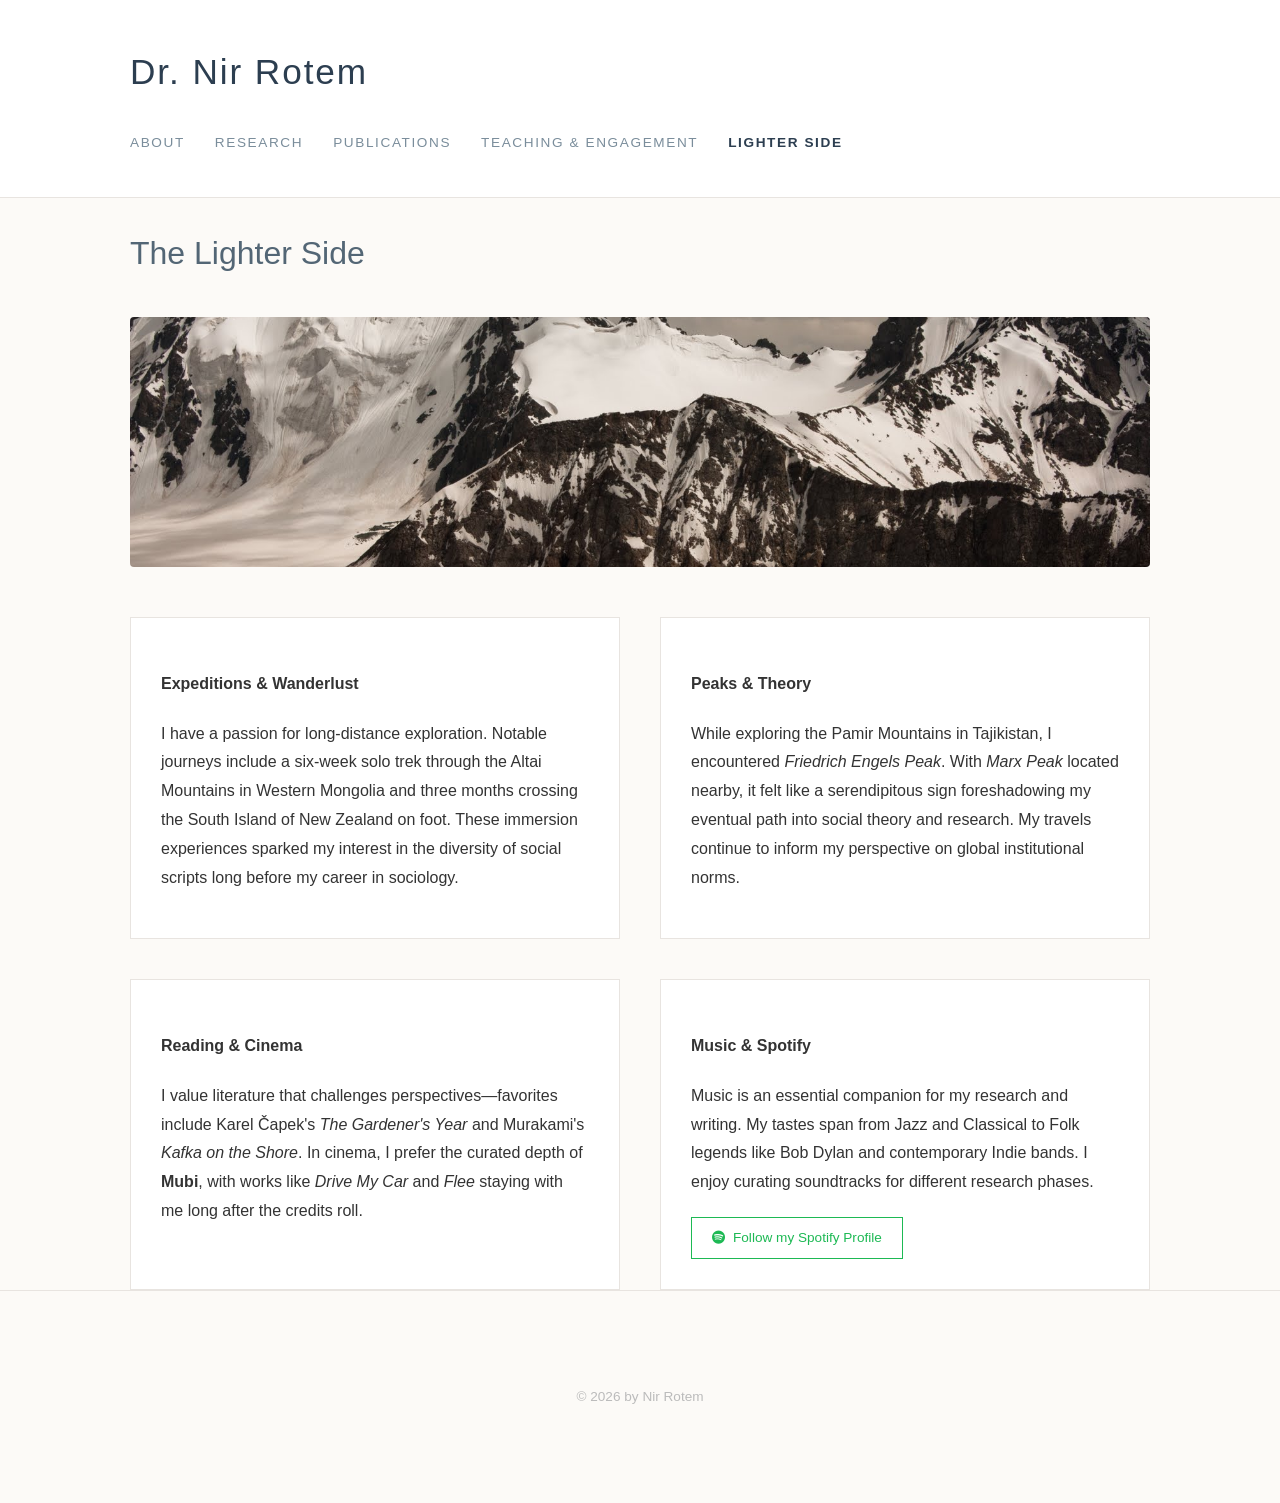
==== commit f6429c55: "Add files via upload" ====
--- a/lighter.html
+++ b/lighter.html
@@ -21,7 +21,7 @@
 <div class="lighter-grid">
     <div class="interest-card">
         <h4>Expeditions & Wanderlust</h4>
-        <p>I have a passion for long-distance exploration. Notable journeys include a six-week solo trek through the Altai Mountains in Western Mongolia and three months crossing the rugged South Island of New Zealand on foot. These immersion experiences sparked my interest in the diversity of social scripts long before my career in sociology.</p>
+        <p>I have a passion for long-distance exploration. Notable journeys include a six-week solo trek through the Altai Mountains in Western Mongolia and three months crossing the South Island of New Zealand on foot. These immersion experiences sparked my interest in the diversity of social scripts long before my career in sociology.</p>
     </div>
     
     <div class="interest-card">
--- a/style.css
+++ b/style.css
@@ -1,4 +1,5 @@
 
+/* --- Scandinavian Modern Academic Theme (Version 16) --- */
 :root {
     --bg-color: #fcfaf7;
     --text-color: #333333;
@@ -80,13 +81,14 @@
 .profile-img { width: 100%; border-radius: 4px; box-shadow: 0 4px 20px rgba(0,0,0,0.05); }
 .bio-content { flex: 1; }
 
-/* Interests Boxes */
+/* --- RESEARCH INTERESTS BOXES (Restored) --- */
 .interests-grid {
     display: grid;
     grid-template-columns: repeat(auto-fill, minmax(220px, 1fr));
     gap: 12px;
     margin-top: 20px;
 }
+
 .interest-box {
     background: #fff;
     border: 1px solid var(--border-color);
@@ -97,8 +99,7 @@
     border-radius: 2px;
 }
 
-/* Projects */
-.project-intro { font-style: italic; color: #555; margin-bottom: 50px; border-left: 4px solid var(--accent-color); padding-left: 25px; font-size: 1.1rem; }
+/* Project Cards */
 .project-card {
     background: var(--card-bg);
     padding: 35px;
@@ -128,10 +129,10 @@
 }
 .project-image-box img { max-width: 100%; max-height: 100%; object-fit: contain; }
 
-/* Lighter Side Hero - Narrower */
+/* Lighter Side Hero */
 .landscape-hero {
     width: 100%;
-    height: 280px; 
+    height: 250px; /* Narrower height */
     background-color: #eee;
     margin-bottom: 50px;
     overflow: hidden;
@@ -142,6 +143,7 @@
 .lighter-grid { display: grid; grid-template-columns: 1fr 1fr; gap: 40px; }
 .interest-card { background: white; padding: 30px; border: 1px solid var(--border-color); height: 100%; }
 
+/* Buttons */
 .btn {
     text-decoration: none;
     font-size: 0.85rem;
@@ -157,11 +159,12 @@
 .btn-spotify { border-color: #1DB954; color: #1DB954; }
 .btn-spotify:hover { background-color: #1DB954; color: white; }
 
-/* BibBase Fixes */
+/* BibBase Cleanup */
 .bibbase_paper a[title="Open"], .bibbase_paper i.fa-external-link-alt { display: none !important; }
 
 footer { padding: 80px 0; text-align: center; font-size: 0.85rem; color: #bbb; border-top: 1px solid var(--border-color); }
 
+/* RESPONSIVE */
 @media (max-width: 900px) {
     .container { padding: 0 25px; }
     .about-grid, .project-card, .lighter-grid { flex-direction: column; display: block; }
@@ -170,4 +173,5 @@
     .interest-card { margin-bottom: 20px; }
     .landscape-hero { height: 180px; }
     header h1 { font-size: 1.8rem; }
+    .interests-grid { grid-template-columns: 1fr 1fr; }
 }
